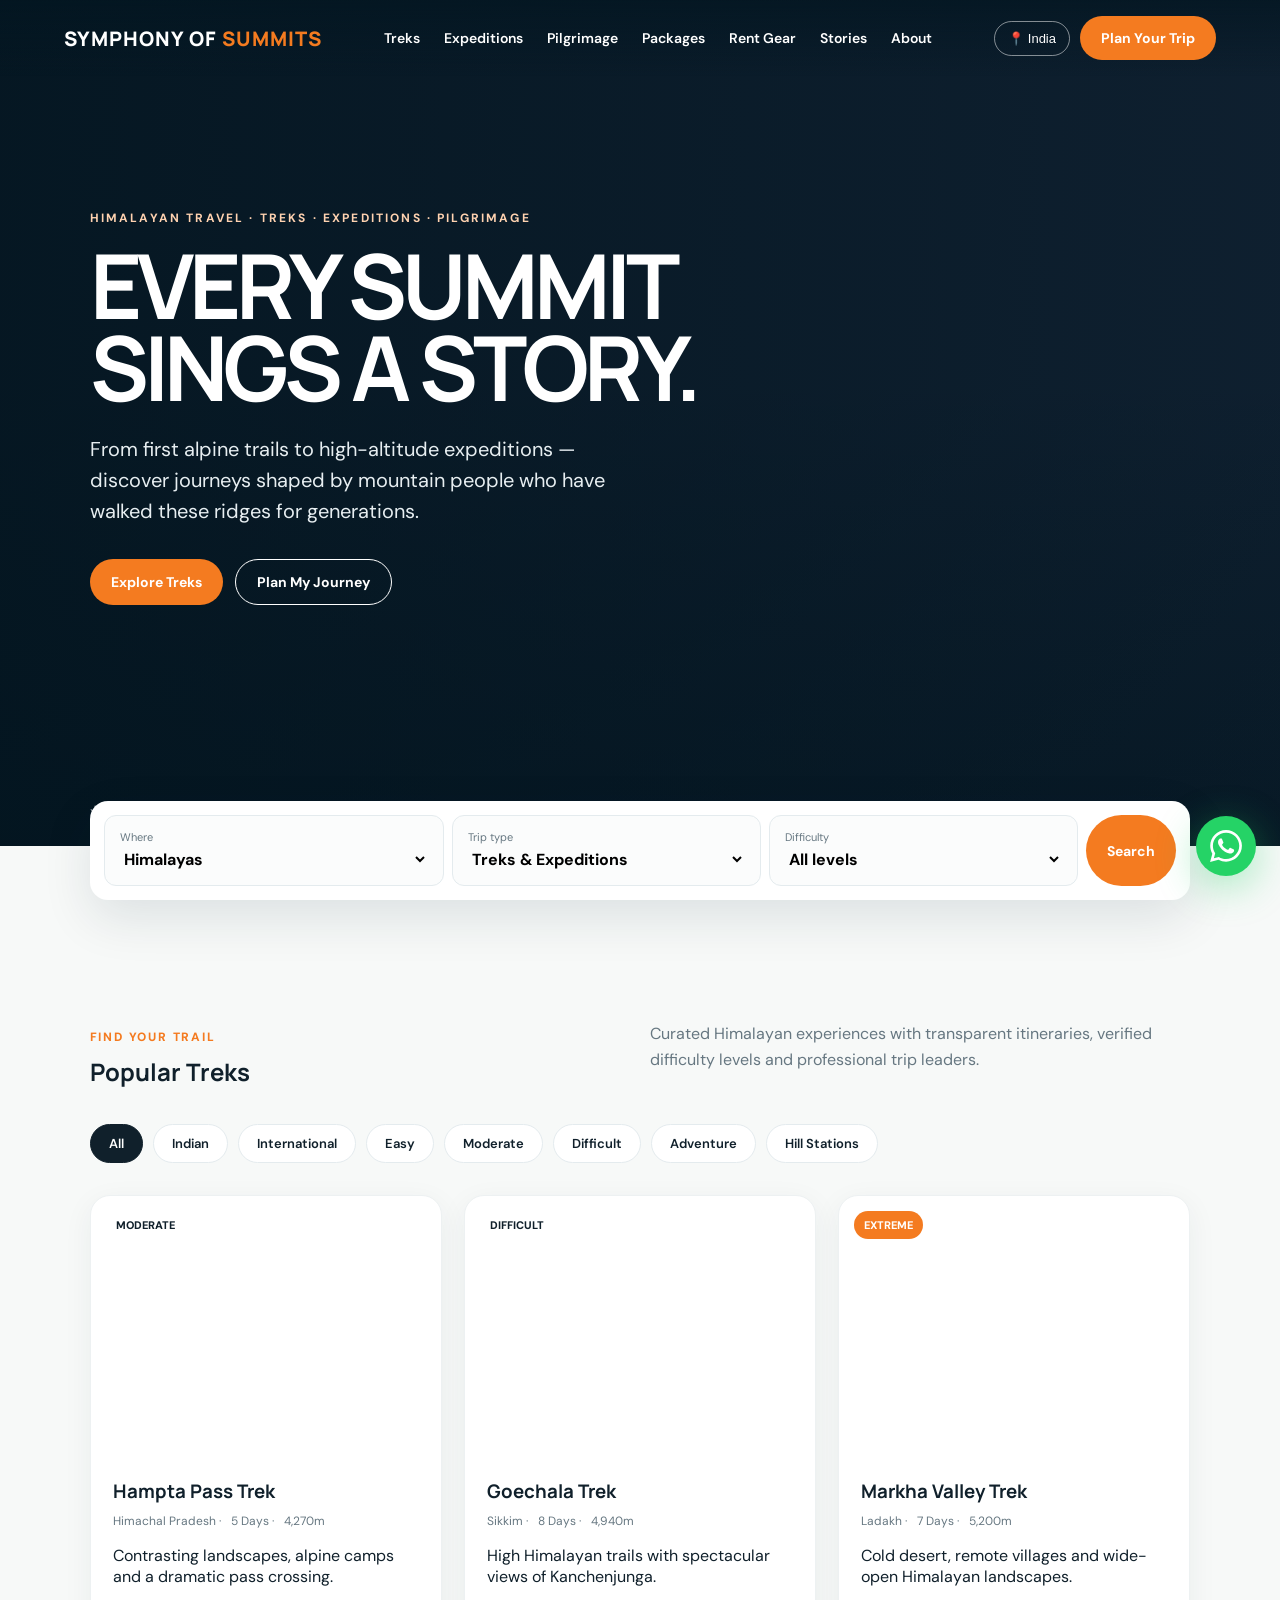
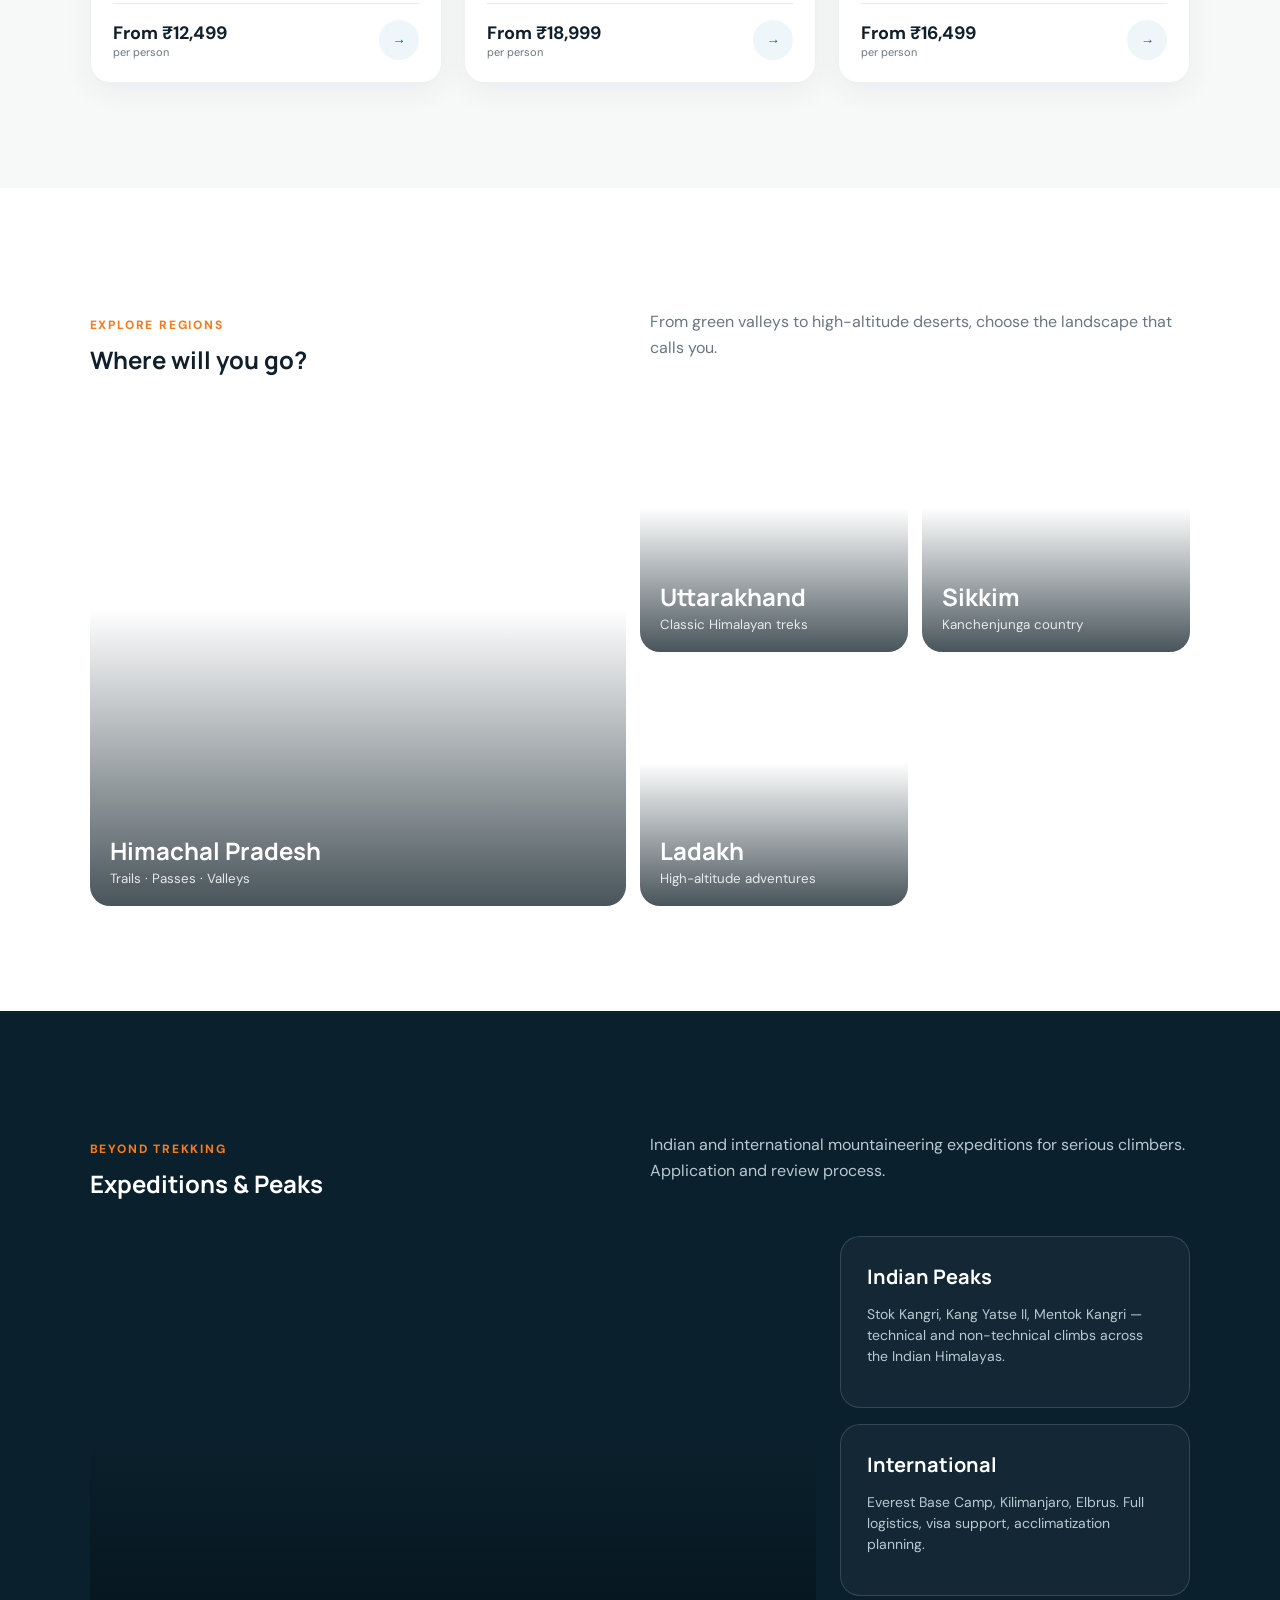
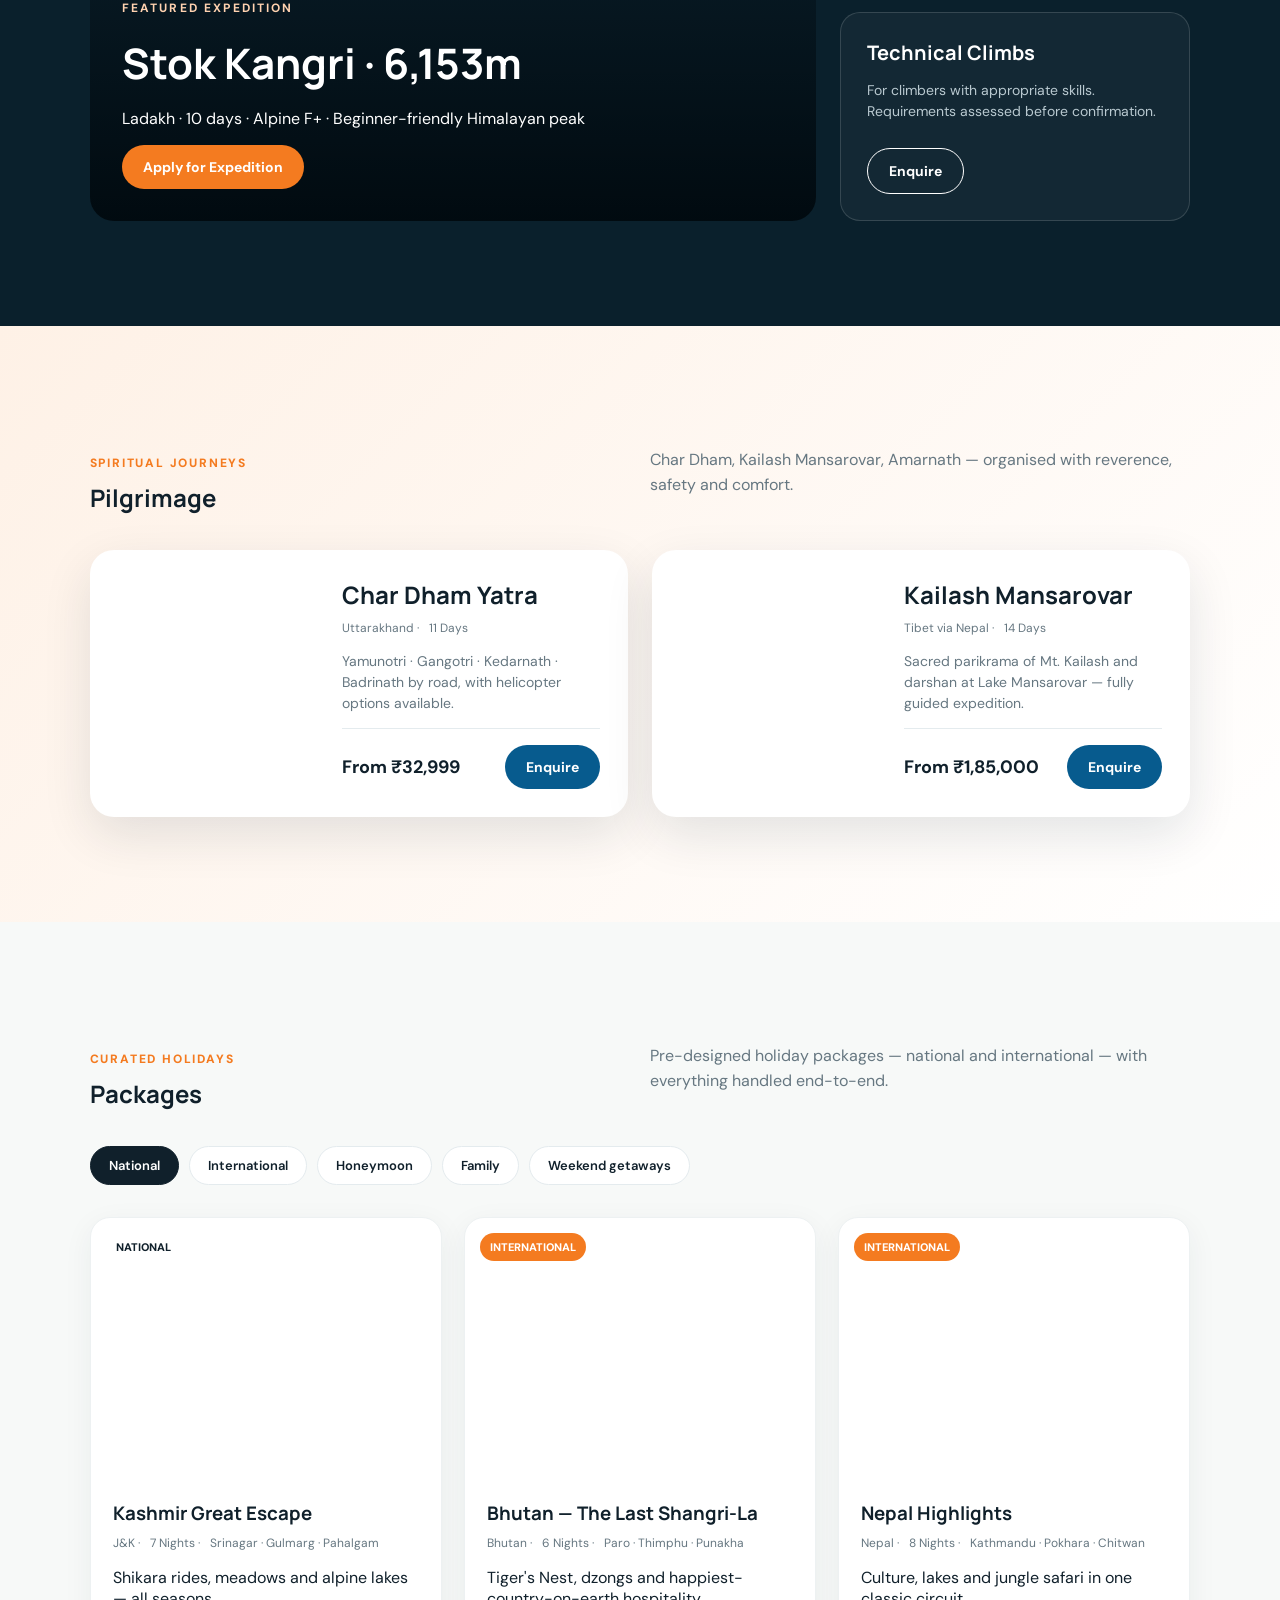
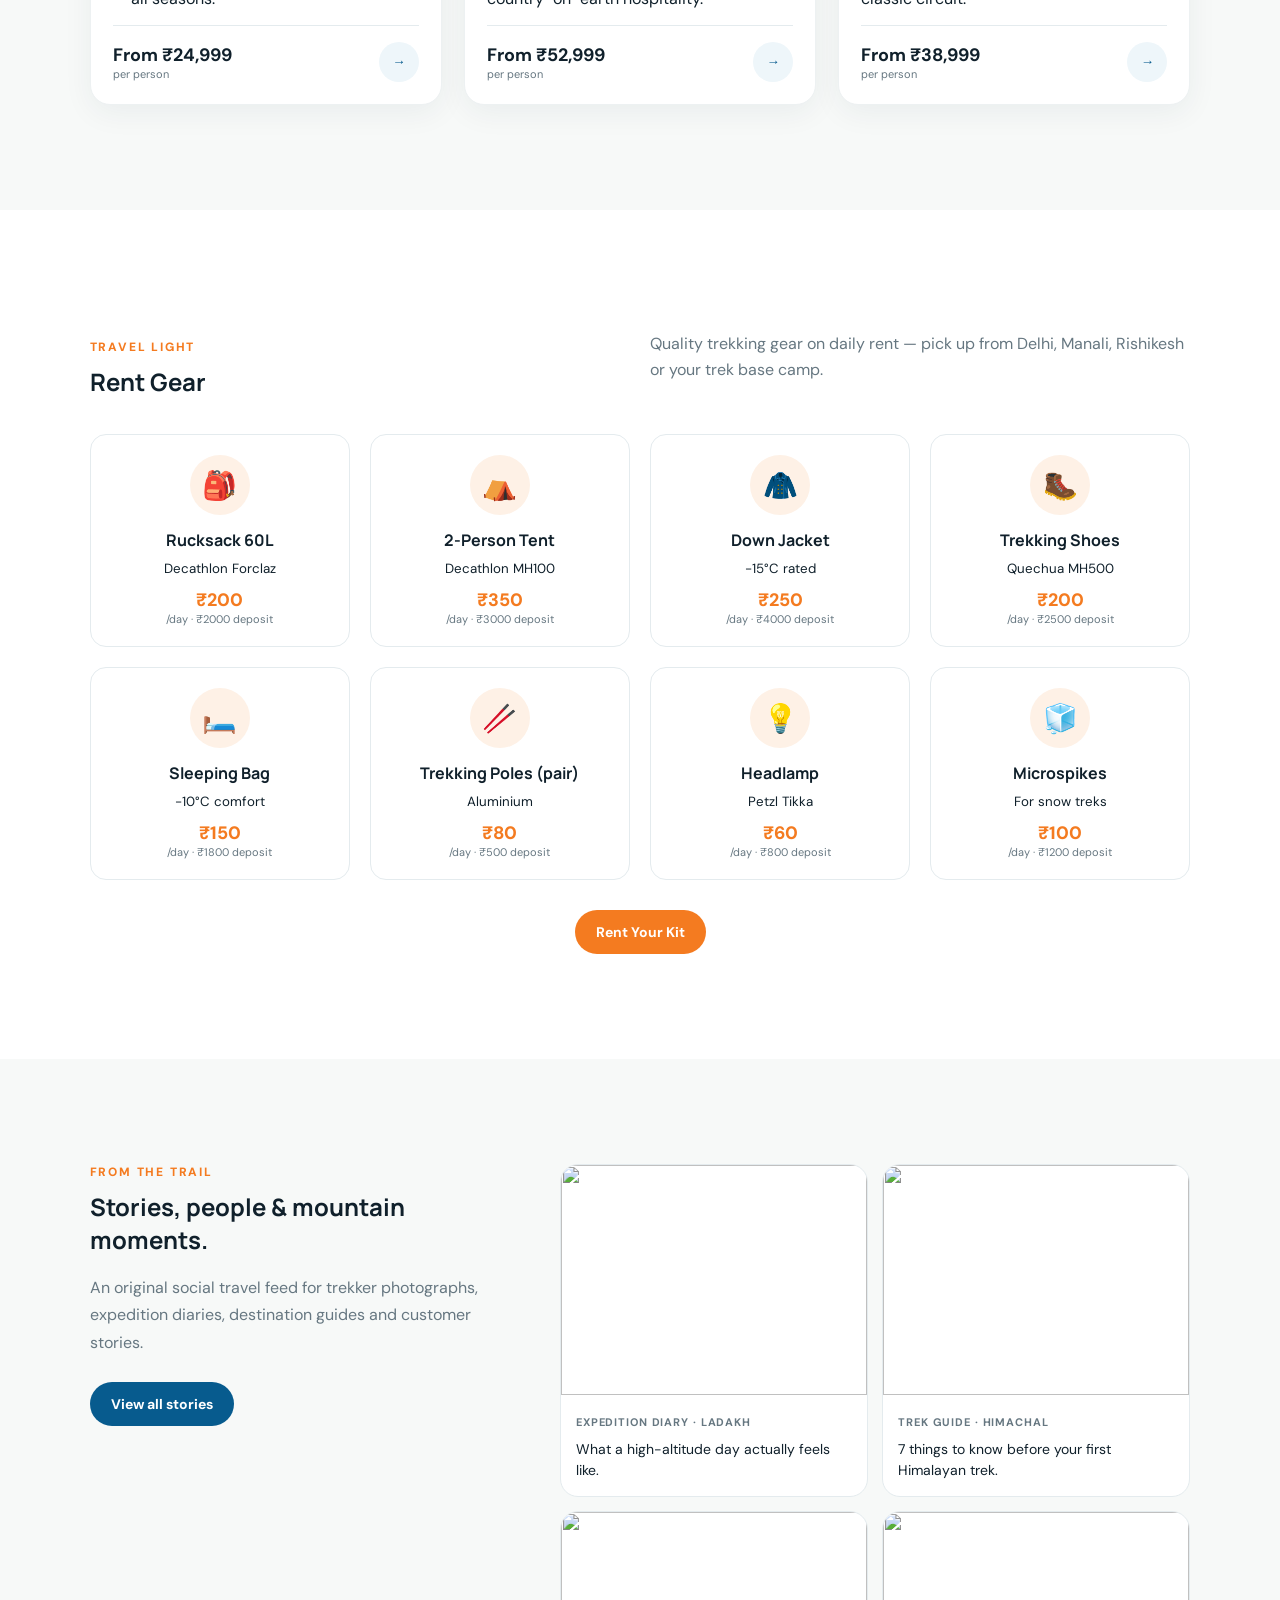
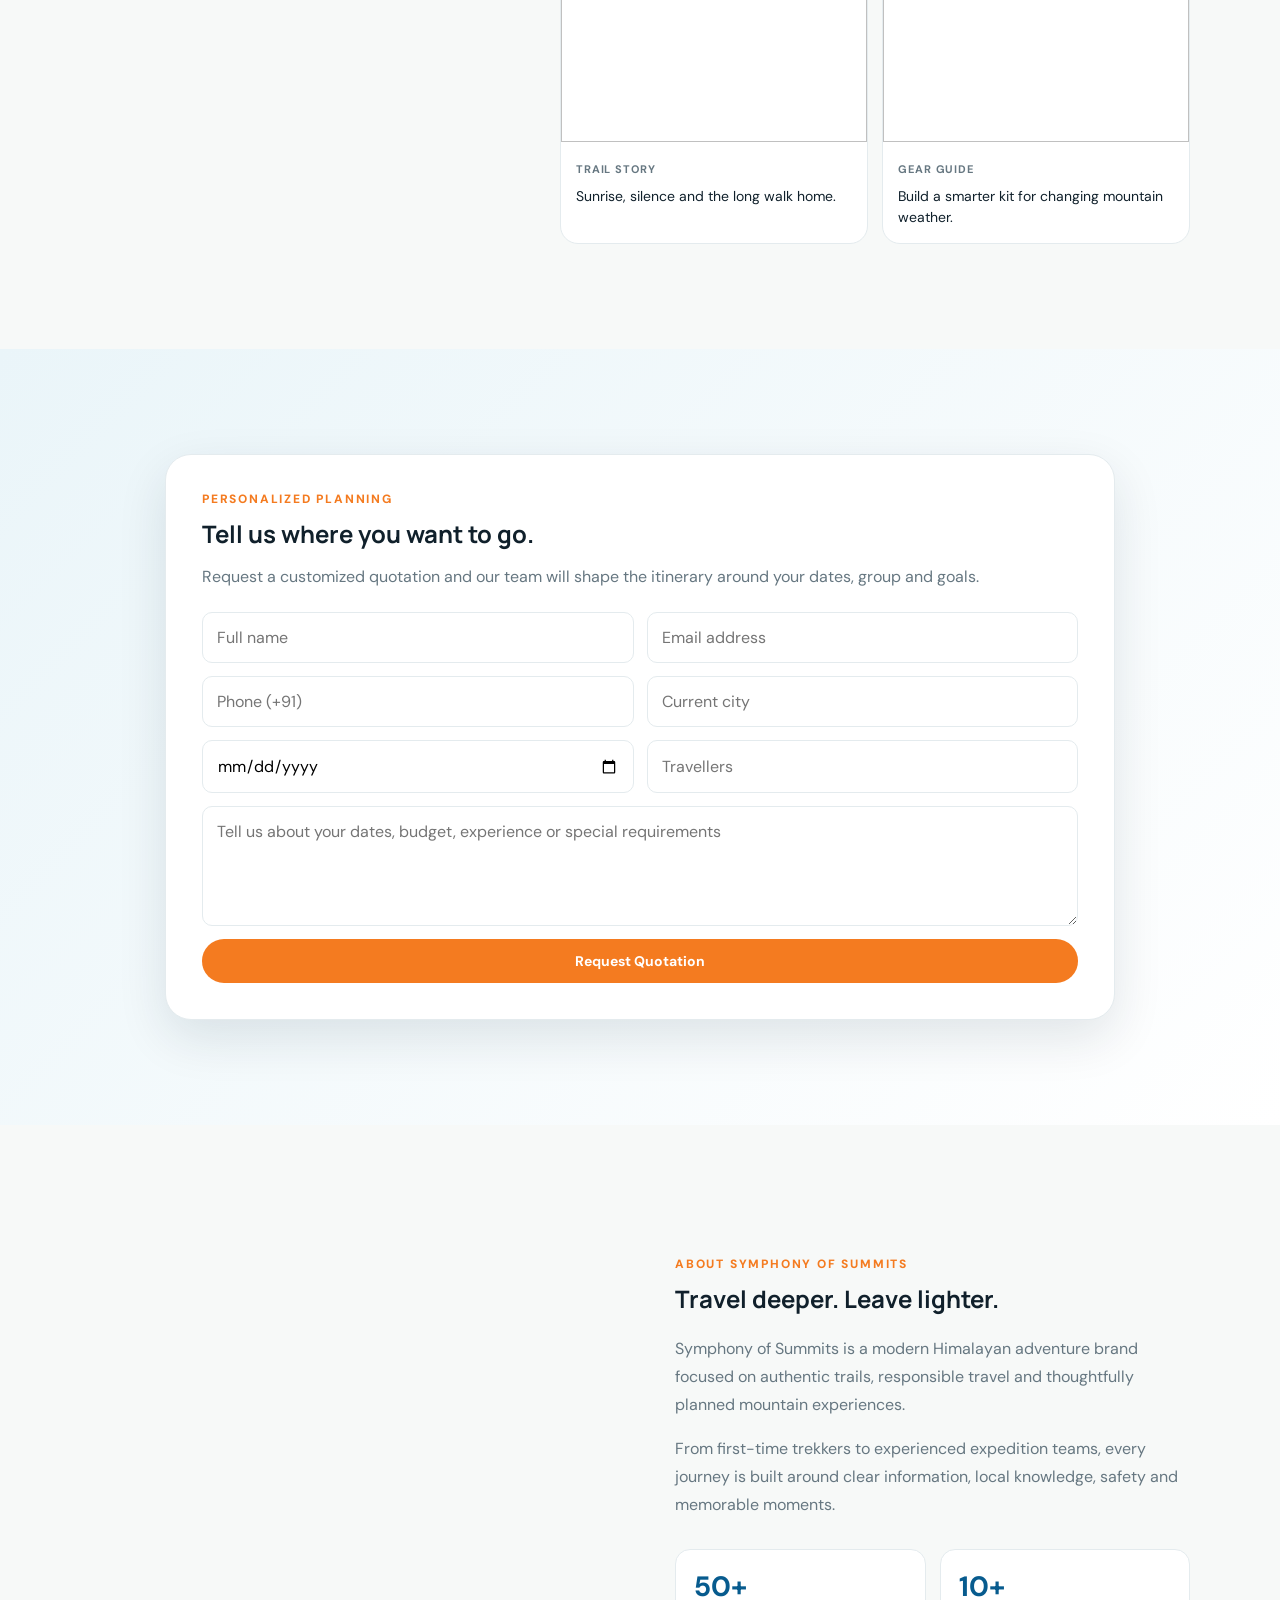
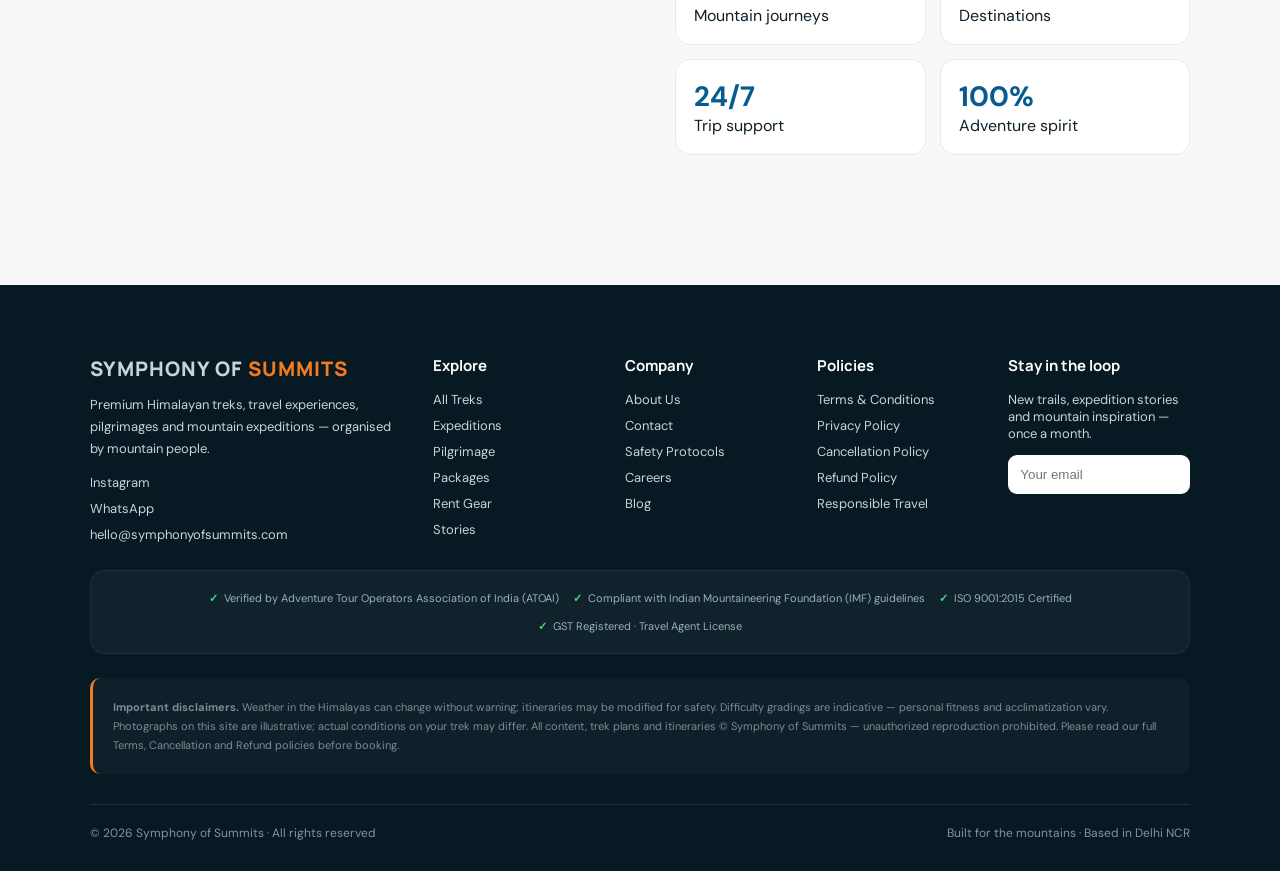
==== frontend/index.html @ cb1b2757 "first commit" ====
<!doctype html>
<html lang="en">
<head>
<meta charset="utf-8">
<meta name="viewport" content="width=device-width,initial-scale=1">
<title>SYMPHONY OF SUMMITS — Himalayan Treks, Expeditions & Pilgrimages</title>
<meta name="description" content="Premium Himalayan trekking, expeditions, pilgrimages and curated travel packages. Verified batches, transparent pricing, 24/7 trail support.">
<meta name="theme-color" content="#f47b20">

<!-- Open Graph -->
<meta property="og:title" content="Symphony of Summits">
<meta property="og:description" content="Himalayan treks, expeditions and pilgrimages — curated by mountain people.">
<meta property="og:type" content="website">

<link rel="preconnect" href="https://fonts.googleapis.com">
<link rel="preconnect" href="https://fonts.gstatic.com" crossorigin>
<link href="https://fonts.googleapis.com/css2?family=DM+Sans:wght@400;500;600;700&family=Manrope:wght@600;700;800&display=swap" rel="stylesheet">
<link rel="stylesheet" href="css/style.css">

<!-- API base config (change for prod) -->
<script>
  window.SOS_CONFIG = {
    apiBase: "http://127.0.0.1:8000/api/v1",
    whatsapp: "919999999999" // UPDATE with your actual number
  };
</script>
</head>
<body>

<!-- =============== NAV =============== -->
<nav class="nav" id="nav">
  <a class="logo" href="/">SYMPHONY OF <span>SUMMITS</span></a>
  <div class="links">
    <a href="#trips">Treks</a>
    <a href="#expeditions">Expeditions</a>
    <a href="#pilgrimage">Pilgrimage</a>
    <a href="#packages">Packages</a>
    <a href="#gear">Rent Gear</a>
    <a href="#stories">Stories</a>
    <a href="#about">About</a>
  </div>
  <div class="nav-actions">
    <button class="pill" id="locationBtn">📍 India</button>
    <button class="btn" onclick="openQuote()">Plan Your Trip</button>
  </div>
</nav>

<!-- =============== HERO =============== -->
<header class="hero">
  <div class="hero-content">
    <div class="eyebrow">Himalayan Travel · Treks · Expeditions · Pilgrimage</div>
    <h1>EVERY SUMMIT<br>SINGS A STORY.</h1>
    <p>From first alpine trails to high-altitude expeditions — discover journeys shaped by mountain people who have walked these ridges for generations.</p>
    <div class="hero-buttons">
      <a class="btn" href="#trips">Explore Treks</a>
      <button class="btn ghost" onclick="openQuote()">Plan My Journey</button>
    </div>
  </div>
  <div class="scroll">↓ Scroll to explore</div>
</header>

<!-- =============== QUICK SEARCH BAR =============== -->
<div class="searchbar">
  <div class="field">
    <small>Where</small>
    <select><option>Himalayas</option><option>Himachal</option><option>Uttarakhand</option><option>Ladakh</option><option>Sikkim</option><option>Nepal</option></select>
  </div>
  <div class="field">
    <small>Trip type</small>
    <select><option>Treks & Expeditions</option><option>Trek</option><option>Expedition</option><option>Pilgrimage</option><option>Package</option></select>
  </div>
  <div class="field">
    <small>Difficulty</small>
    <select><option>All levels</option><option>Easy</option><option>Moderate</option><option>Difficult</option><option>Extreme</option></select>
  </div>
  <button class="btn" onclick="document.querySelector('#trips').scrollIntoView()">Search</button>
</div>

<!-- =============== 2. TREKS SECTION (filterable) =============== -->
<section id="trips">
  <div class="section-head">
    <div>
      <div class="kicker">Find your trail</div>
      <h2>Popular Treks</h2>
    </div>
    <p>Curated Himalayan experiences with transparent itineraries, verified difficulty levels and professional trip leaders.</p>
  </div>

  <!-- Category chips -->
  <div class="chips">
    <button class="chip active" data-filter="all">All</button>
    <button class="chip" data-scope="indian">Indian</button>
    <button class="chip" data-scope="international">International</button>
    <button class="chip" data-difficulty="easy">Easy</button>
    <button class="chip" data-difficulty="moderate">Moderate</button>
    <button class="chip" data-difficulty="difficult">Difficult</button>
    <button class="chip" data-category="adventure">Adventure</button>
    <button class="chip" data-category="hillstation">Hill Stations</button>
  </div>

  <div class="grid" id="tripsGrid">
    <!-- Fallback cards shown until API loads -->
    <article class="card">
      <div class="trip-img" style="background-image:url('https://images.unsplash.com/photo-1551632811-561732d1e306?auto=format&fit=crop&w=1000&q=85')">
        <span class="badge">MODERATE</span>
      </div>
      <div class="card-body">
        <h3>Hampta Pass Trek</h3>
        <div class="meta"><span>Himachal Pradesh</span><span>5 Days</span><span>4,270m</span></div>
        <p>Contrasting landscapes, alpine camps and a dramatic pass crossing.</p>
        <div class="price">
          <div><strong>From ₹12,499</strong><small>per person</small></div>
          <button class="arrow" onclick="openQuote('Hampta Pass Trek')">→</button>
        </div>
      </div>
    </article>
    <article class="card">
      <div class="trip-img" style="background-image:url('https://images.unsplash.com/photo-1533130061792-64b345e4a833?auto=format&fit=crop&w=1000&q=85')">
        <span class="badge">DIFFICULT</span>
      </div>
      <div class="card-body">
        <h3>Goechala Trek</h3>
        <div class="meta"><span>Sikkim</span><span>8 Days</span><span>4,940m</span></div>
        <p>High Himalayan trails with spectacular views of Kanchenjunga.</p>
        <div class="price">
          <div><strong>From ₹18,999</strong><small>per person</small></div>
          <button class="arrow" onclick="openQuote('Goechala Trek')">→</button>
        </div>
      </div>
    </article>
    <article class="card">
      <div class="trip-img" style="background-image:url('https://images.unsplash.com/photo-1464822759023-fed622ff2c3b?auto=format&fit=crop&w=1000&q=85')">
        <span class="badge hot">EXTREME</span>
      </div>
      <div class="card-body">
        <h3>Markha Valley Trek</h3>
        <div class="meta"><span>Ladakh</span><span>7 Days</span><span>5,200m</span></div>
        <p>Cold desert, remote villages and wide-open Himalayan landscapes.</p>
        <div class="price">
          <div><strong>From ₹16,499</strong><small>per person</small></div>
          <button class="arrow" onclick="openQuote('Markha Valley Trek')">→</button>
        </div>
      </div>
    </article>
  </div>
</section>

<!-- =============== DESTINATIONS =============== -->
<section class="destinations" id="destinations">
  <div class="section-head">
    <div><div class="kicker">Explore regions</div><h2>Where will you go?</h2></div>
    <p>From green valleys to high-altitude deserts, choose the landscape that calls you.</p>
  </div>
  <div class="dest-grid">
    <div class="dest" style="background-image:url('https://images.unsplash.com/photo-1544735716-392fe2489ffa?auto=format&fit=crop&w=1300&q=85')">
      <div><h3>Himachal Pradesh</h3><small>Trails · Passes · Valleys</small></div>
    </div>
    <div class="dest" style="background-image:url('https://images.unsplash.com/photo-1500534623283-312aade485b7?auto=format&fit=crop&w=900&q=85')">
      <div><h3>Uttarakhand</h3><small>Classic Himalayan treks</small></div>
    </div>
    <div class="dest" style="background-image:url('https://images.unsplash.com/photo-1533130061792-64b345e4a833?auto=format&fit=crop&w=900&q=85')">
      <div><h3>Sikkim</h3><small>Kanchenjunga country</small></div>
    </div>
    <div class="dest" style="background-image:url('https://images.unsplash.com/photo-1464822759023-fed622ff2c3b?auto=format&fit=crop&w=900&q=85')">
      <div><h3>Ladakh</h3><small>High-altitude adventures</small></div>
    </div>
  </div>
</section>

<!-- =============== 1. EXPEDITIONS & PEAKS =============== -->
<section class="expeditions" id="expeditions">
  <div class="section-head">
    <div><div class="kicker">Beyond trekking</div><h2>Expeditions & Peaks</h2></div>
    <p style="color:#b9c9d0">Indian and international mountaineering expeditions for serious climbers. Application and review process.</p>
  </div>
  <div class="exp-grid">
    <div class="exp-feature">
      <div class="exp-content">
        <div class="eyebrow">Featured expedition</div>
        <h3>Stok Kangri · 6,153m</h3>
        <p>Ladakh · 10 days · Alpine F+ · Beginner-friendly Himalayan peak</p>
        <button class="btn" onclick="openQuote('Stok Kangri Expedition')">Apply for Expedition</button>
      </div>
    </div>
    <div class="exp-side">
      <div class="exp-mini">
        <h4>Indian Peaks</h4>
        <p>Stok Kangri, Kang Yatse II, Mentok Kangri — technical and non-technical climbs across the Indian Himalayas.</p>
      </div>
      <div class="exp-mini">
        <h4>International</h4>
        <p>Everest Base Camp, Kilimanjaro, Elbrus. Full logistics, visa support, acclimatization planning.</p>
      </div>
      <div class="exp-mini">
        <h4>Technical Climbs</h4>
        <p>For climbers with appropriate skills. Requirements assessed before confirmation.</p>
        <button class="btn ghost" style="margin-top:12px" onclick="openQuote('Technical expedition enquiry')">Enquire</button>
      </div>
    </div>
  </div>
</section>

<!-- =============== 3. PILGRIMAGE =============== -->
<section class="pilgrimage" id="pilgrimage">
  <div class="section-head">
    <div><div class="kicker">Spiritual journeys</div><h2>Pilgrimage</h2></div>
    <p>Char Dham, Kailash Mansarovar, Amarnath — organised with reverence, safety and comfort.</p>
  </div>
  <div class="pilg-grid">
    <div class="pilg-card">
      <div class="pilg-img" style="background-image:url('https://images.unsplash.com/photo-1548013146-72479768bada?auto=format&fit=crop&w=800&q=85')"></div>
      <div class="pilg-body">
        <h3>Char Dham Yatra</h3>
        <div class="meta"><span>Uttarakhand</span><span>11 Days</span></div>
        <p>Yamunotri · Gangotri · Kedarnath · Badrinath by road, with helicopter options available.</p>
        <div class="price">
          <strong>From ₹32,999</strong>
          <button class="btn blue" onclick="openQuote('Char Dham Yatra')">Enquire</button>
        </div>
      </div>
    </div>
    <div class="pilg-card">
      <div class="pilg-img" style="background-image:url('https://images.unsplash.com/photo-1587474260584-136574528ed5?auto=format&fit=crop&w=800&q=85')"></div>
      <div class="pilg-body">
        <h3>Kailash Mansarovar</h3>
        <div class="meta"><span>Tibet via Nepal</span><span>14 Days</span></div>
        <p>Sacred parikrama of Mt. Kailash and darshan at Lake Mansarovar — fully guided expedition.</p>
        <div class="price">
          <strong>From ₹1,85,000</strong>
          <button class="btn blue" onclick="openQuote('Kailash Mansarovar')">Enquire</button>
        </div>
      </div>
    </div>
  </div>
</section>

<!-- =============== 6. PACKAGES =============== -->
<section id="packages">
  <div class="section-head">
    <div><div class="kicker">Curated holidays</div><h2>Packages</h2></div>
    <p>Pre-designed holiday packages — national and international — with everything handled end-to-end.</p>
  </div>
  <div class="chips">
    <button class="chip active">National</button>
    <button class="chip">International</button>
    <button class="chip">Honeymoon</button>
    <button class="chip">Family</button>
    <button class="chip">Weekend getaways</button>
  </div>
  <div class="grid">
    <article class="card">
      <div class="trip-img" style="background-image:url('https://images.unsplash.com/photo-1587474260584-136574528ed5?auto=format&fit=crop&w=1000&q=85')">
        <span class="badge">NATIONAL</span>
      </div>
      <div class="card-body">
        <h3>Kashmir Great Escape</h3>
        <div class="meta"><span>J&K</span><span>7 Nights</span><span>Srinagar · Gulmarg · Pahalgam</span></div>
        <p>Shikara rides, meadows and alpine lakes — all seasons.</p>
        <div class="price">
          <div><strong>From ₹24,999</strong><small>per person</small></div>
          <button class="arrow" onclick="openQuote('Kashmir Package')">→</button>
        </div>
      </div>
    </article>
    <article class="card">
      <div class="trip-img" style="background-image:url('https://images.unsplash.com/photo-1587595431973-160d0d94add1?auto=format&fit=crop&w=1000&q=85')">
        <span class="badge hot">INTERNATIONAL</span>
      </div>
      <div class="card-body">
        <h3>Bhutan — The Last Shangri-La</h3>
        <div class="meta"><span>Bhutan</span><span>6 Nights</span><span>Paro · Thimphu · Punakha</span></div>
        <p>Tiger's Nest, dzongs and happiest-country-on-earth hospitality.</p>
        <div class="price">
          <div><strong>From ₹52,999</strong><small>per person</small></div>
          <button class="arrow" onclick="openQuote('Bhutan Package')">→</button>
        </div>
      </div>
    </article>
    <article class="card">
      <div class="trip-img" style="background-image:url('https://images.unsplash.com/photo-1540541338287-41700207dee6?auto=format&fit=crop&w=1000&q=85')">
        <span class="badge hot">INTERNATIONAL</span>
      </div>
      <div class="card-body">
        <h3>Nepal Highlights</h3>
        <div class="meta"><span>Nepal</span><span>8 Nights</span><span>Kathmandu · Pokhara · Chitwan</span></div>
        <p>Culture, lakes and jungle safari in one classic circuit.</p>
        <div class="price">
          <div><strong>From ₹38,999</strong><small>per person</small></div>
          <button class="arrow" onclick="openQuote('Nepal Package')">→</button>
        </div>
      </div>
    </article>
  </div>
</section>

<!-- =============== 4. RENT GEAR =============== -->
<section class="gear" id="gear">
  <div class="section-head">
    <div><div class="kicker">Travel light</div><h2>Rent Gear</h2></div>
    <p>Quality trekking gear on daily rent — pick up from Delhi, Manali, Rishikesh or your trek base camp.</p>
  </div>
  <div class="gear-grid">
    <div class="gear-card">
      <div class="gear-icon">🎒</div>
      <h4>Rucksack 60L</h4>
      <small>Decathlon Forclaz</small>
      <div class="rent">₹200<small>/day · ₹2000 deposit</small></div>
    </div>
    <div class="gear-card">
      <div class="gear-icon">⛺</div>
      <h4>2-Person Tent</h4>
      <small>Decathlon MH100</small>
      <div class="rent">₹350<small>/day · ₹3000 deposit</small></div>
    </div>
    <div class="gear-card">
      <div class="gear-icon">🧥</div>
      <h4>Down Jacket</h4>
      <small>-15°C rated</small>
      <div class="rent">₹250<small>/day · ₹4000 deposit</small></div>
    </div>
    <div class="gear-card">
      <div class="gear-icon">🥾</div>
      <h4>Trekking Shoes</h4>
      <small>Quechua MH500</small>
      <div class="rent">₹200<small>/day · ₹2500 deposit</small></div>
    </div>
    <div class="gear-card">
      <div class="gear-icon">🛏️</div>
      <h4>Sleeping Bag</h4>
      <small>-10°C comfort</small>
      <div class="rent">₹150<small>/day · ₹1800 deposit</small></div>
    </div>
    <div class="gear-card">
      <div class="gear-icon">🥢</div>
      <h4>Trekking Poles (pair)</h4>
      <small>Aluminium</small>
      <div class="rent">₹80<small>/day · ₹500 deposit</small></div>
    </div>
    <div class="gear-card">
      <div class="gear-icon">💡</div>
      <h4>Headlamp</h4>
      <small>Petzl Tikka</small>
      <div class="rent">₹60<small>/day · ₹800 deposit</small></div>
    </div>
    <div class="gear-card">
      <div class="gear-icon">🧊</div>
      <h4>Microspikes</h4>
      <small>For snow treks</small>
      <div class="rent">₹100<small>/day · ₹1200 deposit</small></div>
    </div>
  </div>
  <div style="text-align:center;margin-top:30px">
    <button class="btn" onclick="openQuote('Gear rental enquiry')">Rent Your Kit</button>
  </div>
</section>

<!-- =============== 5. STORIES =============== -->
<section id="stories">
  <div class="social">
    <div>
      <div class="kicker">From the trail</div>
      <h2>Stories, people & mountain moments.</h2>
      <p style="color:var(--muted);line-height:1.7;margin-top:18px">An original social travel feed for trekker photographs, expedition diaries, destination guides and customer stories.</p>
      <button class="btn blue" style="margin-top:10px">View all stories</button>
    </div>
    <div class="feed" id="storiesFeed">
      <article class="post">
        <img src="https://images.unsplash.com/photo-1486911278844-a81c5267e227?auto=format&fit=crop&w=900&q=85">
        <div class="post-body"><small>EXPEDITION DIARY · LADAKH</small><p>What a high-altitude day actually feels like.</p></div>
      </article>
      <article class="post">
        <img src="https://images.unsplash.com/photo-1464278533981-50106e6176b1?auto=format&fit=crop&w=900&q=85">
        <div class="post-body"><small>TREK GUIDE · HIMACHAL</small><p>7 things to know before your first Himalayan trek.</p></div>
      </article>
      <article class="post">
        <img src="https://images.unsplash.com/photo-1500534314209-a25ddb2bd429?auto=format&fit=crop&w=900&q=85">
        <div class="post-body"><small>TRAIL STORY</small><p>Sunrise, silence and the long walk home.</p></div>
      </article>
      <article class="post">
        <img src="https://images.unsplash.com/photo-1501785888041-af3ef285b470?auto=format&fit=crop&w=900&q=85">
        <div class="post-body"><small>GEAR GUIDE</small><p>Build a smarter kit for changing mountain weather.</p></div>
      </article>
    </div>
  </div>
</section>

<!-- =============== QUOTE =============== -->
<section class="quote" id="quotation">
  <div class="quote-box">
    <div class="kicker">Personalized planning</div>
    <h2>Tell us where you want to go.</h2>
    <p style="color:var(--muted)">Request a customized quotation and our team will shape the itinerary around your dates, group and goals.</p>
    <form class="form" onsubmit="submitQuote(event)">
      <input required placeholder="Full name">
      <input required type="email" placeholder="Email address">
      <input required placeholder="Phone (+91)">
      <input placeholder="Current city">
      <input type="date">
      <input type="number" min="1" placeholder="Travellers">
      <textarea placeholder="Tell us about your dates, budget, experience or special requirements"></textarea>
      <button class="btn full" type="submit">Request Quotation</button>
    </form>
  </div>
</section>

<!-- =============== ABOUT =============== -->
<section id="about">
  <div class="about">
    <div class="about-img"></div>
    <div>
      <div class="kicker">About Symphony of Summits</div>
      <h2>Travel deeper. Leave lighter.</h2>
      <p style="color:var(--muted);line-height:1.75;margin-top:20px">Symphony of Summits is a modern Himalayan adventure brand focused on authentic trails, responsible travel and thoughtfully planned mountain experiences.</p>
      <p style="color:var(--muted);line-height:1.75">From first-time trekkers to experienced expedition teams, every journey is built around clear information, local knowledge, safety and memorable moments.</p>
      <div class="stats">
        <div class="stat"><strong>50+</strong><span>Mountain journeys</span></div>
        <div class="stat"><strong>10+</strong><span>Destinations</span></div>
        <div class="stat"><strong>24/7</strong><span>Trip support</span></div>
        <div class="stat"><strong>100%</strong><span>Adventure spirit</span></div>
      </div>
    </div>
  </div>
</section>

<!-- =============== FOOTER =============== -->
<footer>
  <div class="footgrid">
    <div>
      <div class="logo">SYMPHONY OF <span>SUMMITS</span></div>
      <p style="line-height:1.7;max-width:330px;font-size:13px;margin-top:12px">Premium Himalayan treks, travel experiences, pilgrimages and mountain expeditions — organised by mountain people.</p>
      <div style="margin-top:14px">
        <a href="https://instagram.com/symphonyofsummits" target="_blank">Instagram</a>
        <a href="https://wa.me/919999999999" target="_blank">WhatsApp</a>
        <a href="mailto:hello@symphonyofsummits.com">hello@symphonyofsummits.com</a>
      </div>
    </div>
    <div>
      <h4>Explore</h4>
      <a href="#trips">All Treks</a>
      <a href="#expeditions">Expeditions</a>
      <a href="#pilgrimage">Pilgrimage</a>
      <a href="#packages">Packages</a>
      <a href="#gear">Rent Gear</a>
      <a href="#stories">Stories</a>
    </div>
    <div>
      <h4>Company</h4>
      <a href="#about">About Us</a>
      <a href="#quotation">Contact</a>
      <a href="pages/safety.html">Safety Protocols</a>
      <a href="pages/careers.html">Careers</a>
      <a href="pages/blog.html">Blog</a>
    </div>
    <div>
      <h4>Policies</h4>
      <a href="pages/terms.html">Terms &amp; Conditions</a>
      <a href="pages/privacy.html">Privacy Policy</a>
      <a href="pages/cancellation.html">Cancellation Policy</a>
      <a href="pages/refund.html">Refund Policy</a>
      <a href="pages/responsible-travel.html">Responsible Travel</a>
    </div>
    <div>
      <h4>Stay in the loop</h4>
      <p style="font-size:13px">New trails, expedition stories and mountain inspiration — once a month.</p>
      <form id="newsletterForm" style="margin-top:10px">
        <input style="width:100%;padding:12px;border-radius:9px;border:0" type="email" placeholder="Your email" required>
      </form>
    </div>
  </div>

  <div class="foot-badges">
    <span>Verified by Adventure Tour Operators Association of India (ATOAI)</span>
    <span>Compliant with Indian Mountaineering Foundation (IMF) guidelines</span>
    <span>ISO 9001:2015 Certified</span>
    <span>GST Registered · Travel Agent License</span>
  </div>

  <div class="disclaimer">
    <strong>Important disclaimers.</strong> Weather in the Himalayas can change without warning; itineraries may be modified for safety.
    Difficulty gradings are indicative — personal fitness and acclimatization vary. Photographs on this site are illustrative;
    actual conditions on your trek may differ. All content, trek plans and itineraries © Symphony of Summits —
    unauthorized reproduction prohibited. Please read our full Terms, Cancellation and Refund policies before booking.
  </div>

  <div class="copyright">
    <span>© 2026 Symphony of Summits · All rights reserved</span>
    <span>Built for the mountains · Based in Delhi NCR</span>
  </div>
</footer>

<!-- =============== INSTAGRAM RIGHT RAIL =============== -->
<aside class="ig-rail" id="igRail">
  <button class="ig-close" title="Close">×</button>
  <h5>From Instagram</h5>
  <div class="ig-posts">
    <!-- fallback thumbnails -->
    <img class="ig-thumb" src="https://images.unsplash.com/photo-1486911278844-a81c5267e227?auto=format&fit=crop&w=400&q=70">
    <img class="ig-thumb" src="https://images.unsplash.com/photo-1500534314209-a25ddb2bd429?auto=format&fit=crop&w=400&q=70">
    <img class="ig-thumb" src="https://images.unsplash.com/photo-1464278533981-50106e6176b1?auto=format&fit=crop&w=400&q=70">
  </div>
  <a href="https://instagram.com/symphonyofsummits" target="_blank" style="font-size:12px;color:var(--blue);font-weight:700">@symphonyofsummits →</a>
</aside>

<!-- =============== FLOATING WHATSAPP =============== -->
<a class="wa-float" href="https://wa.me/919999999999?text=Hi%20Symphony%20of%20Summits%2C%20I%27d%20like%20to%20know%20about..." target="_blank" title="Chat on WhatsApp">
  <svg viewBox="0 0 24 24" fill="currentColor">
    <path d="M.057 24l1.687-6.163c-1.041-1.804-1.588-3.849-1.587-5.946.003-6.556 5.338-11.891 11.893-11.891 3.181.001 6.167 1.24 8.413 3.488 2.245 2.248 3.481 5.236 3.48 8.414-.003 6.557-5.338 11.892-11.893 11.892-1.99-.001-3.951-.5-5.688-1.448l-6.305 1.654zm6.597-3.807c1.676.995 3.276 1.591 5.392 1.592 5.448 0 9.886-4.434 9.889-9.885.002-5.462-4.415-9.89-9.881-9.892-5.452 0-9.887 4.434-9.889 9.884-.001 2.225.651 3.891 1.746 5.634l-.999 3.648 3.742-.981zm11.387-5.464c-.074-.124-.272-.198-.57-.347-.297-.149-1.758-.868-2.031-.967-.272-.099-.47-.149-.669.149-.198.297-.768.967-.941 1.165-.173.198-.347.223-.644.074-.297-.149-1.255-.462-2.39-1.475-.883-.788-1.48-1.761-1.653-2.059-.173-.297-.018-.458.13-.606.134-.133.297-.347.446-.521.151-.172.2-.296.3-.495.099-.198.05-.372-.025-.521-.075-.148-.669-1.611-.916-2.206-.242-.579-.487-.501-.669-.51l-.57-.01c-.198 0-.52.074-.792.372s-1.04 1.016-1.04 2.479 1.065 2.876 1.213 3.074c.149.198 2.095 3.2 5.076 4.487.709.306 1.263.489 1.694.626.712.226 1.36.194 1.872.118.571-.085 1.758-.719 2.006-1.413.248-.695.248-1.29.173-1.414z"/>
  </svg>
</a>

<!-- =============== QUOTE MODAL =============== -->
<div class="modal" id="modal">
  <div class="modal-card">
    <button class="close" onclick="closeQuote()">×</button>
    <div class="kicker">Start your journey</div>
    <h2>Request a quotation</h2>
    <p style="color:var(--muted)">Tell us a little about your trip and we'll take it from there.</p>
    <form class="form" onsubmit="submitQuote(event)">
      <input required placeholder="Full name">
      <input required type="email" placeholder="Email">
      <input required placeholder="Phone (+91)">
      <input placeholder="Preferred destination">
      <input type="date">
      <input type="number" min="1" placeholder="Travellers">
      <textarea placeholder="Your requirements"></textarea>
      <button class="btn full">Submit enquiry</button>
    </form>
  </div>
</div>

<!-- =============== TOAST =============== -->
<div class="toast" id="toast"></div>

<!-- =============== SCRIPTS =============== -->
<script src="js/api.js"></script>
<script src="js/booking.js"></script>
<script src="js/app.js"></script>
</body>
</html>
---- frontend/css/style.css ----
/* ================================================================
   SYMPHONY OF SUMMITS — site stylesheet
   ================================================================ */
:root {
  --blue: #075b8e;
  --blue2: #0b7eb8;
  --orange: #f47b20;
  --ink: #10202b;
  --muted: #667781;
  --paper: #f7f9f8;
  --white: #fff;
  --line: #e4ebee;
  --wa: #25d366;
  --shadow: 0 18px 50px rgba(13, 38, 52, .11);
}

* { box-sizing: border-box; }
html { scroll-behavior: smooth; }
body {
  margin: 0;
  font-family: "DM Sans", -apple-system, BlinkMacSystemFont, sans-serif;
  color: var(--ink);
  background: var(--paper);
  overflow-x: hidden;
}
h1, h2, h3, h4 { font-family: Manrope, sans-serif; margin: 0; }
a { text-decoration: none; color: inherit; }
img { max-width: 100%; display: block; }

/* ----- NAV ----- */
.nav {
  position: fixed; z-index: 20; top: 0; left: 0; right: 0; height: 76px;
  display: flex; align-items: center; justify-content: space-between;
  padding: 0 5vw; color: #fff;
  background: linear-gradient(180deg, rgba(3, 22, 33, .72), transparent);
  transition: .25s;
}
.nav.scrolled { background: rgba(255, 255, 255, .96); color: var(--ink); box-shadow: 0 5px 25px rgba(0, 0, 0, .08); }
.logo { font: 800 20px Manrope; letter-spacing: .05em; }
.logo span { color: var(--orange); }
.links { display: flex; gap: 24px; font-size: 14px; font-weight: 600; }
.links a { position: relative; }
.links a::after {
  content: ""; position: absolute; left: 0; bottom: -4px; height: 2px; width: 0;
  background: var(--orange); transition: width .2s;
}
.links a:hover::after { width: 100%; }
.nav-actions { display: flex; gap: 10px; align-items: center; }
.pill {
  border: 1px solid rgba(255, 255, 255, .5); padding: 9px 13px; border-radius: 999px;
  font-size: 13px; background: transparent; color: inherit; cursor: pointer;
}
.scrolled .pill { border-color: var(--line); }
.btn {
  display: inline-flex; align-items: center; justify-content: center;
  border: 0; border-radius: 999px; padding: 13px 21px; background: var(--orange);
  color: #fff; font-weight: 700; cursor: pointer; font-family: inherit; font-size: 14px;
  transition: transform .15s, box-shadow .15s;
}
.btn:hover { transform: translateY(-2px); box-shadow: 0 10px 30px rgba(244, 123, 32, .35); }
.btn.blue { background: var(--blue); }
.btn.blue:hover { box-shadow: 0 10px 30px rgba(7, 91, 142, .35); }
.btn.ghost { background: transparent; border: 1px solid currentColor; }

/* ----- HERO ----- */
.hero {
  min-height: 780px; height: 94vh; position: relative; overflow: hidden; color: #fff; background: #123;
}
.hero::before {
  content: ""; position: absolute; inset: 0;
  background:
    linear-gradient(90deg, rgba(2, 20, 30, .78), rgba(2, 20, 30, .18)),
    linear-gradient(0deg, rgba(2, 20, 30, .55), transparent 55%),
    url("https://images.unsplash.com/photo-1544735716-392fe2489ffa?auto=format&fit=crop&w=2200&q=85") center/cover;
}
.hero-content { position: relative; z-index: 2; max-width: 850px; padding: 210px 7vw 70px; }
.eyebrow {
  font-size: 12px; letter-spacing: .18em; text-transform: uppercase; font-weight: 700;
  color: #ffd2b0; margin-bottom: 18px;
}
.hero h1 {
  font-size: clamp(50px, 7vw, 100px); line-height: .92; letter-spacing: -.055em; max-width: 820px;
}
.hero p {
  font-size: 20px; max-width: 560px; line-height: 1.55; color: #e7eef1; margin: 25px 0 32px;
}
.hero-buttons { display: flex; gap: 12px; flex-wrap: wrap; }
.scroll {
  position: absolute; bottom: 28px; left: 7vw;
  font-size: 12px; letter-spacing: .16em; text-transform: uppercase; opacity: .75;
}

/* ----- SEARCHBAR ----- */
.searchbar {
  position: relative; z-index: 4; margin: -45px auto 0; width: min(1100px, 90%);
  background: #fff; border-radius: 18px; box-shadow: var(--shadow); padding: 14px;
  display: grid; grid-template-columns: 1.1fr 1fr 1fr auto; gap: 8px;
}
.field {
  padding: 14px 15px; border: 1px solid var(--line); border-radius: 12px; background: #fbfcfc;
}
.field small { display: block; color: var(--muted); font-size: 11px; margin-bottom: 4px; }
.field strong { font-size: 14px; }
.field select {
  border: 0; background: none; font: inherit; font-weight: 700; outline: none; width: 100%;
}

/* ----- SECTIONS ----- */
section { padding: 105px 7vw; }
.section-head {
  display: flex; justify-content: space-between; align-items: end; gap: 30px; margin-bottom: 36px;
}
.section-head p { max-width: 540px; color: var(--muted); line-height: 1.6; }
.kicker {
  color: var(--orange); font-weight: 800; font-size: 12px; text-transform: uppercase;
  letter-spacing: .15em; margin-bottom: 10px;
}

/* ----- CATEGORY CHIPS (trekupindia-style) ----- */
.chips { display: flex; gap: 10px; flex-wrap: wrap; margin-bottom: 32px; }
.chip {
  padding: 10px 18px; border-radius: 999px; border: 1px solid var(--line);
  background: #fff; cursor: pointer; font: inherit; font-size: 13px; font-weight: 600;
  color: var(--ink); transition: .15s;
}
.chip:hover { border-color: var(--orange); color: var(--orange); }
.chip.active { background: var(--ink); color: #fff; border-color: var(--ink); }

/* ----- TRIP GRID ----- */
.grid { display: grid; grid-template-columns: repeat(3, 1fr); gap: 22px; }
.card {
  background: #fff; border-radius: 20px; overflow: hidden;
  box-shadow: 0 8px 30px rgba(18, 47, 61, .06); border: 1px solid #edf1f2;
  transition: transform .2s, box-shadow .2s;
}
.card:hover { transform: translateY(-4px); box-shadow: 0 20px 50px rgba(18, 47, 61, .12); }
.trip-img {
  height: 260px; background-size: cover; background-position: center; position: relative;
}
.badge {
  position: absolute; top: 15px; left: 15px; background: rgba(255, 255, 255, .94);
  padding: 7px 10px; border-radius: 999px; font-size: 11px; font-weight: 800;
}
.badge.hot { background: var(--orange); color: #fff; }
.badge.few { background: #ff5a5a; color: #fff; }
.card-body { padding: 22px; }
.meta { display: flex; gap: 10px; color: var(--muted); font-size: 12px; margin: 9px 0 15px; }
.meta span::after { content: " ·"; }
.meta span:last-child::after { content: ""; }
.price {
  display: flex; justify-content: space-between; align-items: center;
  border-top: 1px solid var(--line); padding-top: 16px; margin-top: 14px;
}
.price strong { font-size: 18px; }
.price small { color: var(--muted); font-size: 11px; display: block; }
.arrow {
  width: 40px; height: 40px; border-radius: 50%; background: #eef6fa;
  display: grid; place-items: center; color: var(--blue); font-weight: 800;
  border: 0; cursor: pointer; transition: .2s;
}
.arrow:hover { background: var(--blue); color: #fff; }

/* ----- DEPARTURES (TrekUpIndia-style batches list) ----- */
.departures { display: flex; flex-direction: column; gap: 10px; margin-top: 14px; font-size: 12px; }
.dep-row {
  display: flex; justify-content: space-between; align-items: center;
  padding: 8px 10px; border-radius: 8px; background: #f6fafc;
}
.dep-row .status.open { color: #0d8a3c; font-weight: 700; }
.dep-row .status.filling { color: var(--orange); font-weight: 700; }
.dep-row .status.few { color: #d53030; font-weight: 700; }

/* ----- DESTINATIONS ----- */
.destinations { background: #fff; }
.dest-grid {
  display: grid; grid-template-columns: 2fr 1fr 1fr;
  grid-template-rows: 240px 240px; gap: 14px;
}
.dest {
  position: relative; border-radius: 20px; overflow: hidden;
  background-size: cover; background-position: center; color: #fff;
  cursor: pointer; transition: transform .25s;
}
.dest:hover { transform: scale(1.015); }
.dest:first-child { grid-row: span 2; }
.dest::after {
  content: ""; position: absolute; inset: 0;
  background: linear-gradient(0deg, rgba(2, 19, 28, .72), transparent 60%);
}
.dest > div { position: absolute; z-index: 1; left: 20px; bottom: 18px; }
.dest h3 { font-size: 24px; }
.dest small { opacity: .85; }

/* ----- EXPEDITIONS ----- */
.expeditions { background: #0a202c; color: #fff; }
.exp-grid { display: grid; grid-template-columns: 1.35fr .65fr; gap: 24px; }
.exp-feature {
  min-height: 560px; border-radius: 24px; overflow: hidden;
  background: url("https://images.unsplash.com/photo-1519681393784-d120267933ba?auto=format&fit=crop&w=1600&q=85") center/cover;
  position: relative;
}
.exp-feature::after {
  content: ""; position: absolute; inset: 0;
  background: linear-gradient(0deg, rgba(0, 8, 13, .9), transparent 65%);
}
.exp-content { position: absolute; z-index: 1; left: 32px; right: 32px; bottom: 32px; }
.exp-content h3 { font-size: 42px; }
.exp-side { display: grid; gap: 16px; }
.exp-mini {
  border: 1px solid rgba(255, 255, 255, .14); border-radius: 20px;
  padding: 26px; background: rgba(255, 255, 255, .04);
}
.exp-mini h4 { font-size: 20px; margin-bottom: 8px; }
.exp-mini p { color: #b9c9d0; line-height: 1.5; font-size: 14px; }

/* ----- GEAR RENTAL ----- */
.gear { background: #fff; }
.gear-grid { display: grid; grid-template-columns: repeat(4, 1fr); gap: 20px; }
.gear-card {
  border: 1px solid var(--line); border-radius: 16px; padding: 20px;
  text-align: center; cursor: pointer; transition: .2s; background: #fff;
}
.gear-card:hover { border-color: var(--orange); transform: translateY(-3px); box-shadow: var(--shadow); }
.gear-icon {
  width: 60px; height: 60px; border-radius: 50%; background: #fef1e6;
  display: grid; place-items: center; margin: 0 auto 14px; font-size: 28px;
}
.gear-card h4 { font-size: 16px; margin-bottom: 6px; }
.gear-card .rent { color: var(--orange); font-weight: 800; font-size: 18px; margin-top: 10px; }
.gear-card .rent small { color: var(--muted); font-weight: 400; font-size: 11px; display: block; }

/* ----- PILGRIMAGE ----- */
.pilgrimage {
  background: linear-gradient(135deg, #fef1e6 0%, #fff 100%);
}
.pilg-grid { display: grid; grid-template-columns: repeat(2, 1fr); gap: 24px; }
.pilg-card {
  background: #fff; border-radius: 24px; overflow: hidden; display: grid;
  grid-template-columns: 1fr 1.4fr; box-shadow: var(--shadow);
}
.pilg-img { background-size: cover; background-position: center; min-height: 220px; }
.pilg-body { padding: 28px; }
.pilg-body h3 { font-size: 24px; margin-bottom: 8px; }
.pilg-body p { color: var(--muted); line-height: 1.5; font-size: 14px; margin: 10px 0 14px; }

/* ----- SOCIAL / STORIES ----- */
.social { display: grid; grid-template-columns: 1fr 1.5fr; gap: 50px; align-items: start; }
.feed { display: grid; grid-template-columns: repeat(2, 1fr); gap: 14px; }
.post {
  border-radius: 18px; overflow: hidden; background: #fff; border: 1px solid var(--line);
  transition: transform .2s;
}
.post:hover { transform: translateY(-3px); }
.post img { width: 100%; height: 230px; object-fit: cover; }
.post-body { padding: 15px; }
.post-body small { color: var(--muted); font-size: 11px; font-weight: 700; letter-spacing: .08em; }
.post-body p { font-size: 14px; line-height: 1.5; margin: 8px 0 0; }

/* ----- QUOTE FORM ----- */
.quote { background: linear-gradient(135deg, #eaf5f9, #fff); }
.quote-box {
  max-width: 950px; margin: auto; background: #fff; border: 1px solid var(--line);
  border-radius: 26px; padding: 36px; box-shadow: var(--shadow);
}
.form { display: grid; grid-template-columns: 1fr 1fr; gap: 13px; margin-top: 25px; }
.form input, .form select, .form textarea {
  width: 100%; padding: 14px; border: 1px solid var(--line); border-radius: 10px;
  font: inherit; background: #fff;
}
.form input:focus, .form select:focus, .form textarea:focus {
  outline: 2px solid var(--orange); border-color: var(--orange);
}
.form textarea { min-height: 120px; grid-column: 1/-1; resize: vertical; }
.form .full { grid-column: 1/-1; }

/* ----- ABOUT ----- */
.about { display: grid; grid-template-columns: 1fr 1fr; gap: 70px; align-items: center; }
.about-img {
  height: 550px; border-radius: 25px;
  background: url("https://images.unsplash.com/photo-1464822759023-fed622ff2c3b?auto=format&fit=crop&w=1300&q=85") center/cover;
}
.stats { display: grid; grid-template-columns: 1fr 1fr; gap: 14px; margin-top: 30px; }
.stat {
  padding: 18px; border: 1px solid var(--line); border-radius: 15px; background: #fff;
}
.stat strong { display: block; font-size: 28px; color: var(--blue); }

/* ----- INSTAGRAM RIGHT RAIL ----- */
.ig-rail {
  position: fixed; top: 50%; right: 20px; transform: translateY(-50%);
  width: 240px; z-index: 15; background: #fff; border: 1px solid var(--line);
  border-radius: 18px; padding: 14px; box-shadow: var(--shadow);
  max-height: 70vh; overflow-y: auto;
}
.ig-rail h5 {
  font-size: 12px; letter-spacing: .12em; text-transform: uppercase;
  color: var(--muted); margin-bottom: 12px; display: flex; align-items: center; gap: 6px;
}
.ig-rail h5::before { content: "📷"; }
.ig-rail .ig-thumb {
  width: 100%; height: 180px; object-fit: cover; border-radius: 10px;
  margin-bottom: 8px; cursor: pointer; transition: .2s;
}
.ig-rail .ig-thumb:hover { opacity: .85; }
.ig-rail .ig-close {
  position: absolute; top: 10px; right: 10px; border: 0; background: #eef2f4;
  width: 24px; height: 24px; border-radius: 50%; cursor: pointer; font-size: 14px;
}

/* ----- FLOATING WHATSAPP ----- */
.wa-float {
  position: fixed; bottom: 24px; right: 24px; z-index: 30;
  width: 60px; height: 60px; border-radius: 50%;
  background: var(--wa); color: #fff; display: grid; place-items: center;
  box-shadow: 0 10px 40px rgba(37, 211, 102, .4);
  text-decoration: none; animation: pulse 2.5s infinite;
  transition: transform .2s;
}
.wa-float:hover { transform: scale(1.1); }
.wa-float svg { width: 32px; height: 32px; }
@keyframes pulse {
  0% { box-shadow: 0 0 0 0 rgba(37, 211, 102, .55); }
  70% { box-shadow: 0 0 0 20px rgba(37, 211, 102, 0); }
  100% { box-shadow: 0 0 0 0 rgba(37, 211, 102, 0); }
}

/* ----- FOOTER (trekthehimalayas-style — rich, trust-focused) ----- */
footer {
  background: #071923; color: #c8d4d9; padding: 70px 7vw 30px;
}
.footgrid {
  display: grid; grid-template-columns: 2fr 1fr 1fr 1fr 1.2fr; gap: 40px;
}
.footgrid h4 { color: #fff; margin-bottom: 15px; font-size: 15px; }
.footgrid a { display: block; margin: 9px 0; font-size: 13px; color: #c8d4d9; }
.footgrid a:hover { color: var(--orange); }
.foot-badges {
  display: flex; gap: 14px; margin-top: 18px; padding: 20px; background: rgba(255, 255, 255, .04);
  border-radius: 14px; border: 1px solid rgba(255, 255, 255, .06);
  justify-content: center; align-items: center; flex-wrap: wrap;
}
.foot-badges span {
  font-size: 11px; color: #9bb0b8; display: flex; align-items: center; gap: 6px;
}
.foot-badges span::before { content: "✓"; color: #4ade80; font-weight: 800; }
.disclaimer {
  font-size: 11px; color: #7a8c94; line-height: 1.7; margin: 24px 0;
  padding: 20px; background: rgba(255, 255, 255, .03); border-radius: 10px;
  border-left: 3px solid var(--orange);
}
.copyright {
  border-top: 1px solid rgba(255, 255, 255, .1); margin-top: 30px; padding-top: 20px;
  font-size: 12px; color: #82959e; display: flex; justify-content: space-between;
}

/* ----- MODAL ----- */
.modal {
  position: fixed; inset: 0; background: rgba(0, 0, 0, .55);
  display: none; place-items: center; z-index: 50; padding: 20px;
}
.modal.open { display: grid; }
.modal-card {
  width: min(650px, 100%); background: #fff; border-radius: 22px; padding: 30px;
  position: relative; max-height: 90vh; overflow-y: auto;
}
.close {
  position: absolute; right: 18px; top: 15px; border: 0; background: none;
  font-size: 25px; cursor: pointer; color: var(--muted);
}

/* ----- QR MODAL (payment) ----- */
.qr-modal {
  text-align: center;
}
.qr-modal .qr-amount {
  font-size: 32px; font-weight: 800; color: var(--ink); margin: 10px 0;
}
.qr-modal .qr-img {
  width: 240px; height: 240px; margin: 20px auto; display: block;
  border: 10px solid #fff; border-radius: 12px; box-shadow: var(--shadow);
}
.qr-modal .vpa {
  background: #f0f4f6; padding: 10px 16px; border-radius: 999px;
  font-family: monospace; font-size: 13px; display: inline-block;
  margin: 10px auto; color: var(--ink);
}
.qr-modal .instructions {
  background: #fff8ec; border-left: 3px solid var(--orange); padding: 14px;
  text-align: left; border-radius: 8px; margin: 20px 0; font-size: 13px; line-height: 1.6;
}
.utr-input {
  width: 100%; padding: 14px; text-align: center; letter-spacing: .1em;
  border: 2px solid var(--line); border-radius: 10px; font: 700 16px monospace;
}

/* ----- TOAST ----- */
.toast {
  position: fixed; right: 22px; bottom: 100px; background: #102a38;
  color: #fff; padding: 14px 18px; border-radius: 12px; display: none; z-index: 60;
  max-width: 320px;
}
.toast.show { display: block; animation: slideup .3s; }
@keyframes slideup { from { transform: translateY(10px); opacity: 0; } to { transform: translateY(0); opacity: 1; } }

/* ----- RESPONSIVE ----- */
@media (max-width: 1100px) {
  .ig-rail { display: none; }
}
@media (max-width: 900px) {
  .links { display: none; }
  .nav { padding: 0 5vw; }
  .searchbar { grid-template-columns: 1fr 1fr; }
  .grid, .gear-grid, .pilg-grid { grid-template-columns: 1fr 1fr; }
  .dest-grid { grid-template-columns: 1fr 1fr; grid-template-rows: 250px 180px; }
  .dest:first-child { grid-row: auto; }
  .exp-grid, .social, .about { grid-template-columns: 1fr; }
  .footgrid { grid-template-columns: 1fr 1fr; }
  .hero { min-height: 720px; }
  .hero-content { padding-top: 180px; }
  .pilg-card { grid-template-columns: 1fr; }
}
@media (max-width: 600px) {
  section { padding: 75px 5vw; }
  .searchbar { grid-template-columns: 1fr; margin-top: -30px; }
  .grid, .gear-grid, .feed, .form, .stats { grid-template-columns: 1fr; }
  .hero h1 { font-size: 52px; }
  .hero p { font-size: 17px; }
  .dest-grid { display: flex; overflow: auto; }
  .dest { min-width: 75vw; height: 250px; }
  .exp-feature { min-height: 430px; }
  .exp-content h3 { font-size: 30px; }
  .footgrid { grid-template-columns: 1fr; }
  .copyright { display: block; }
  .copyright span { display: block; margin-top: 8px; }
}
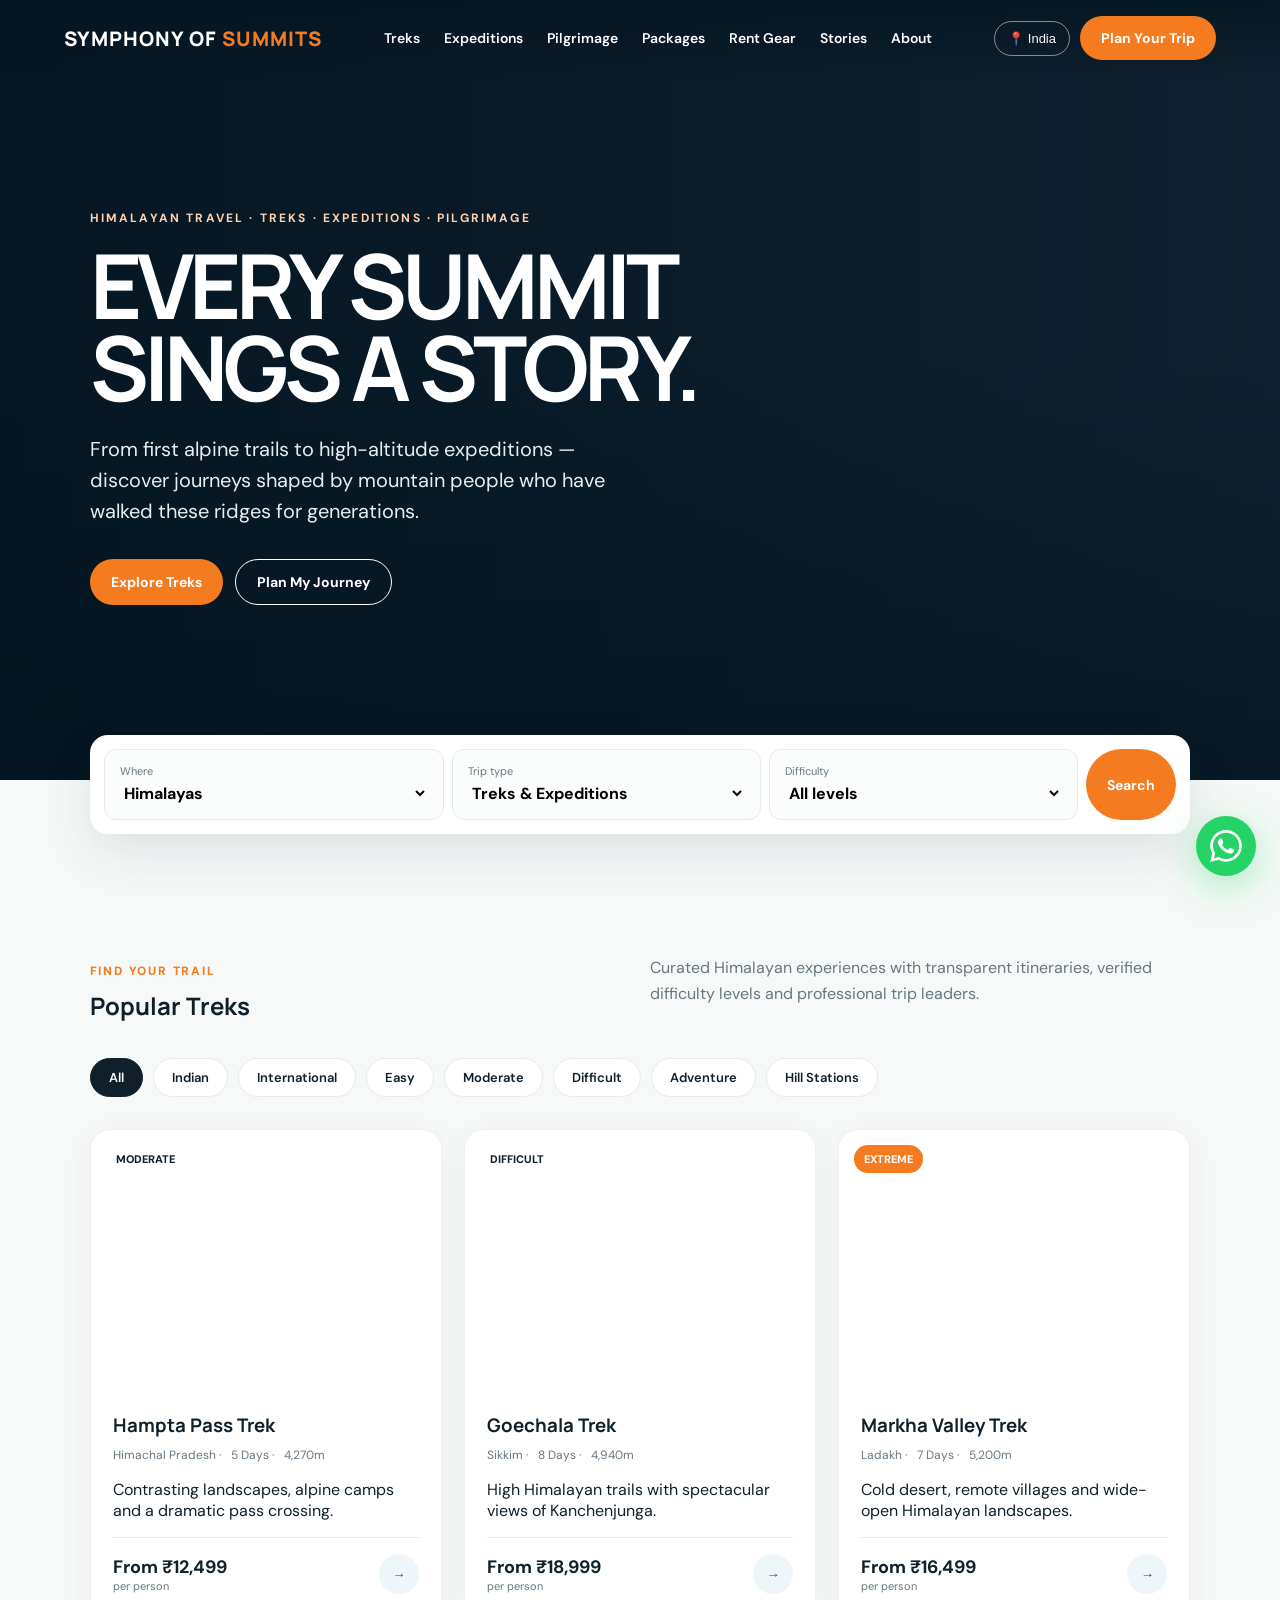
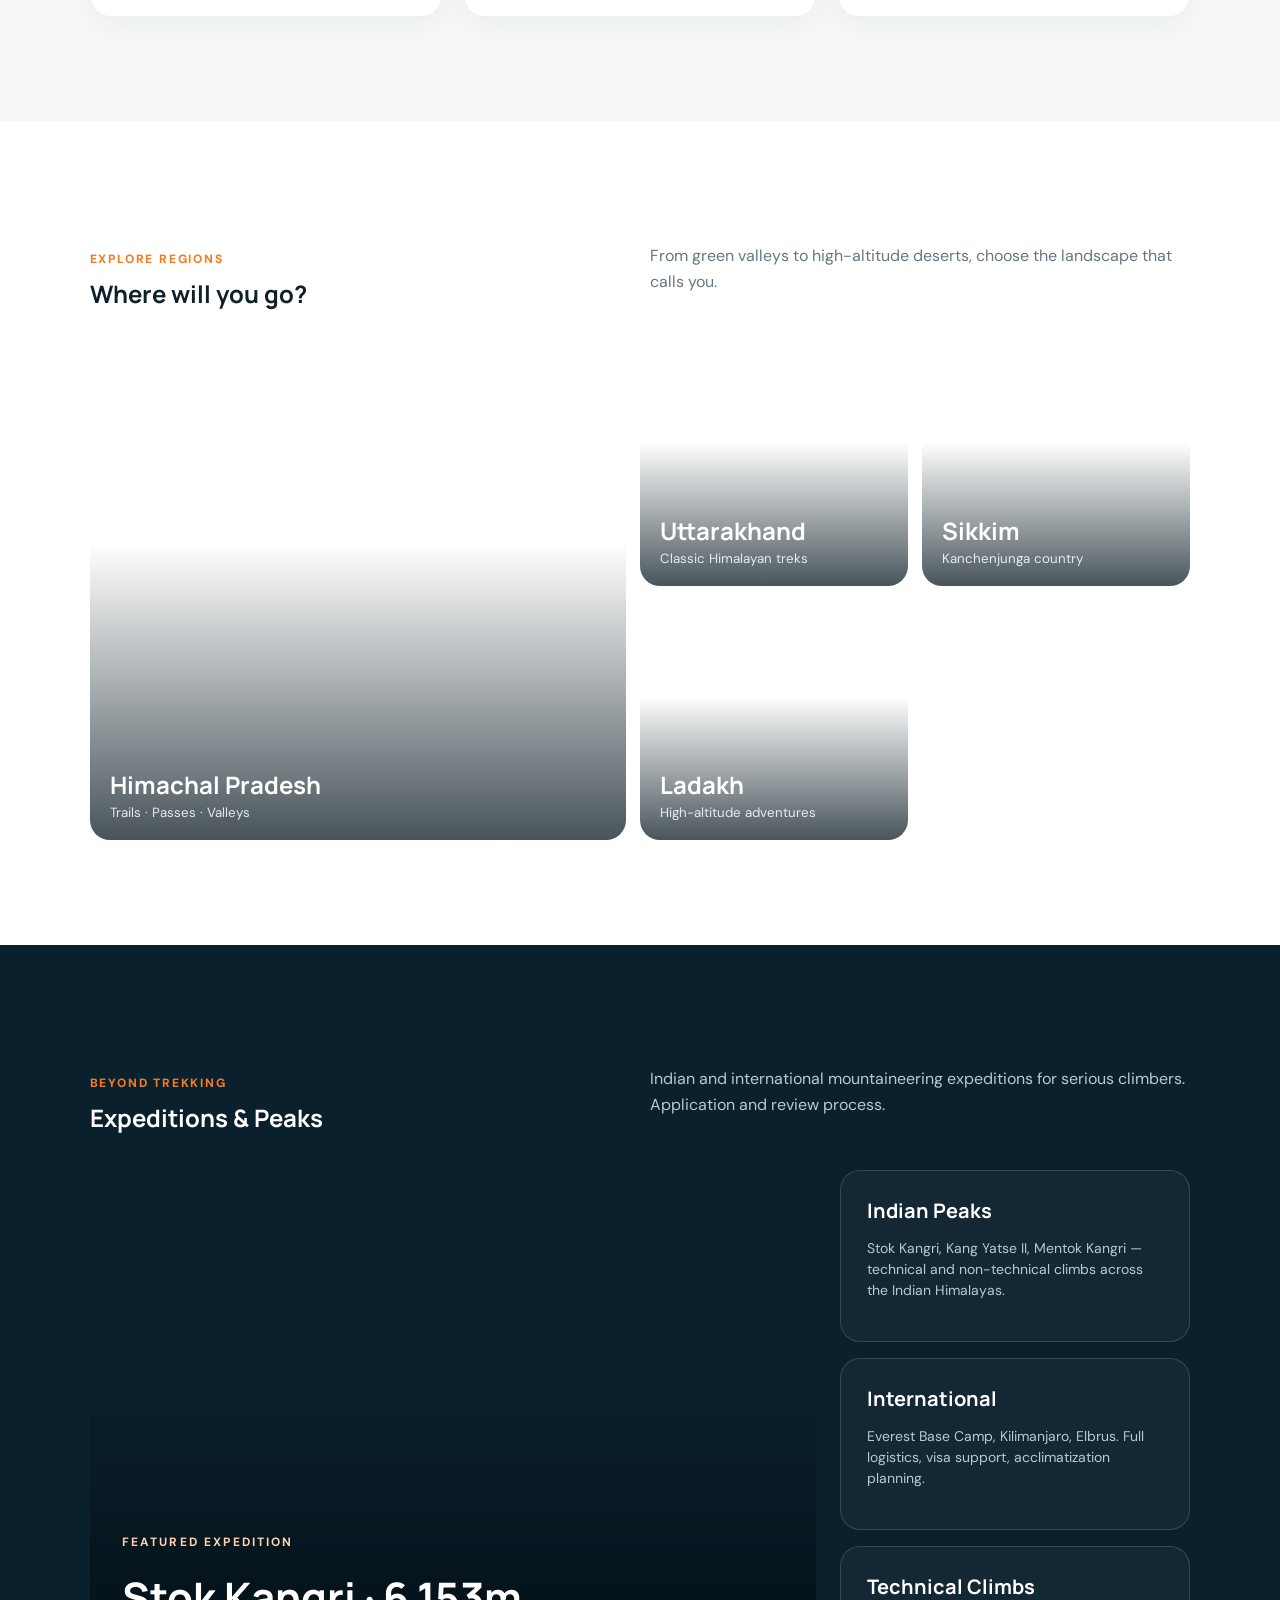
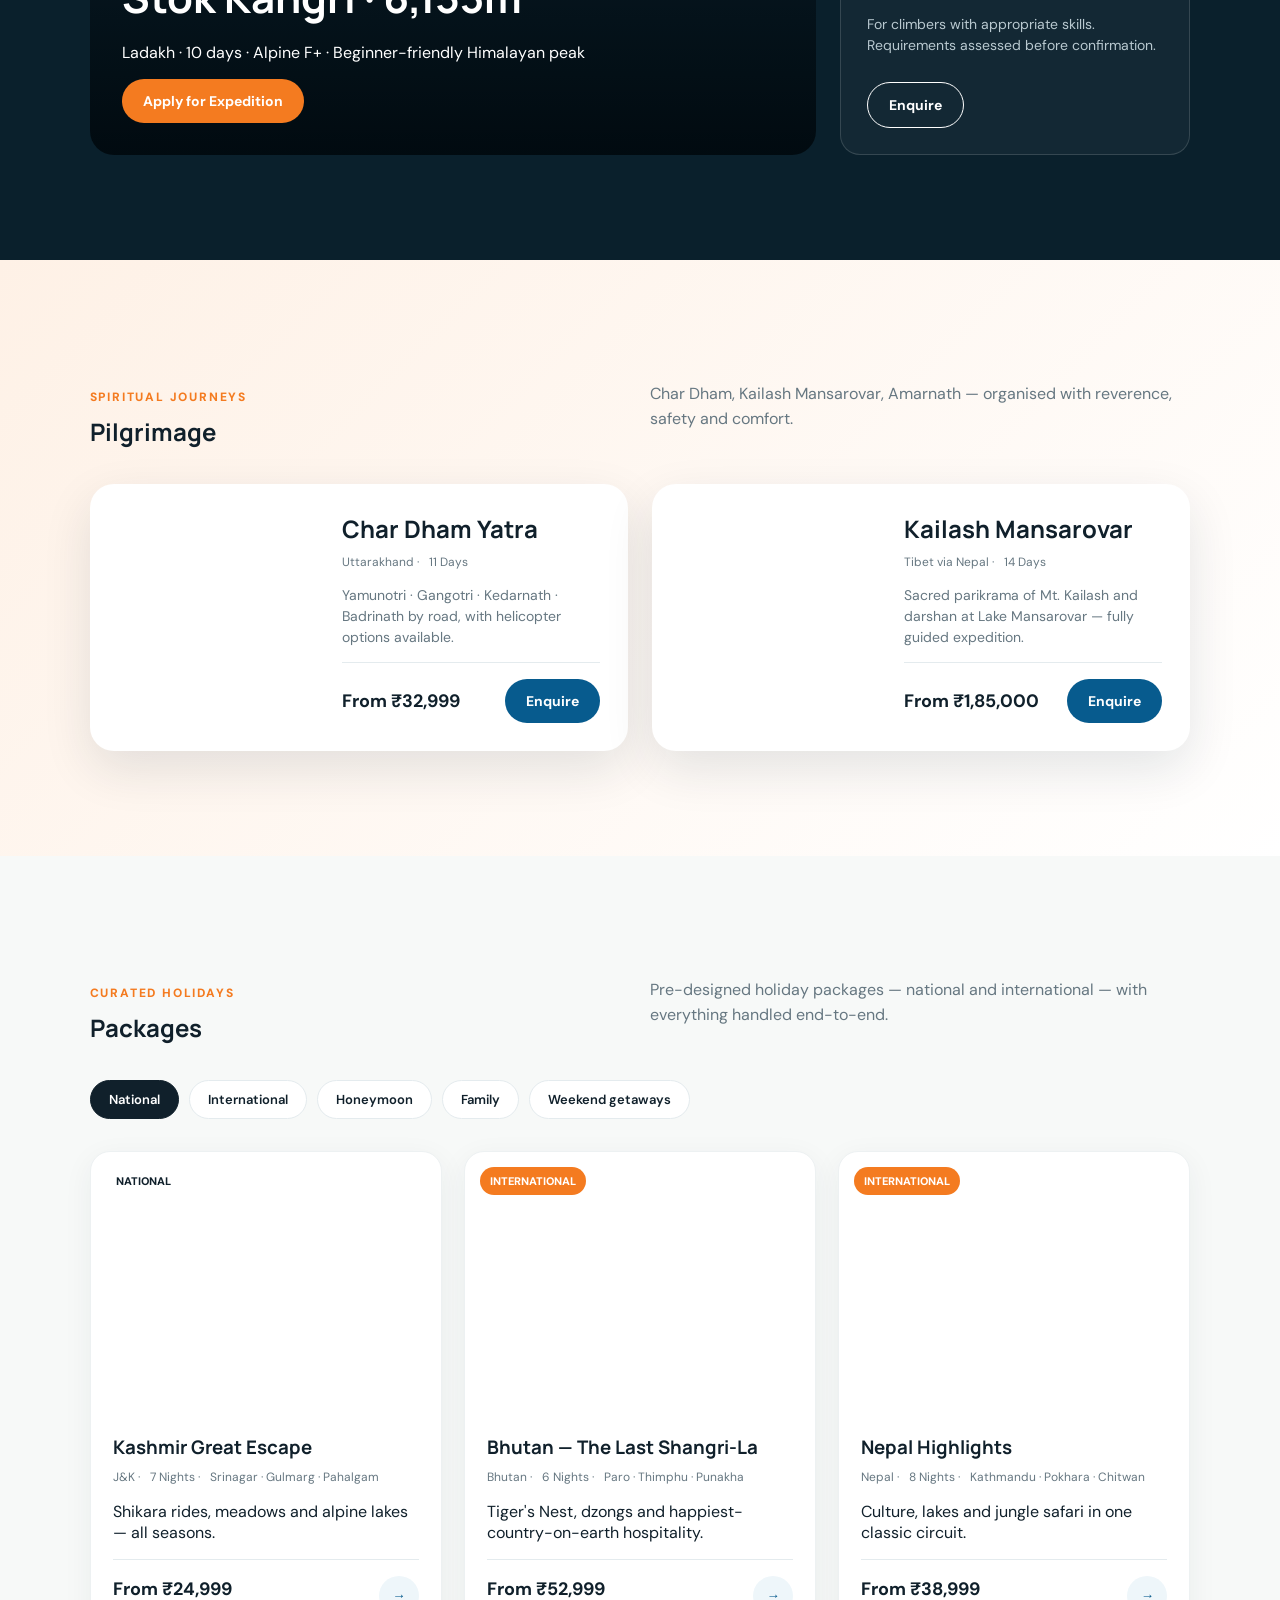
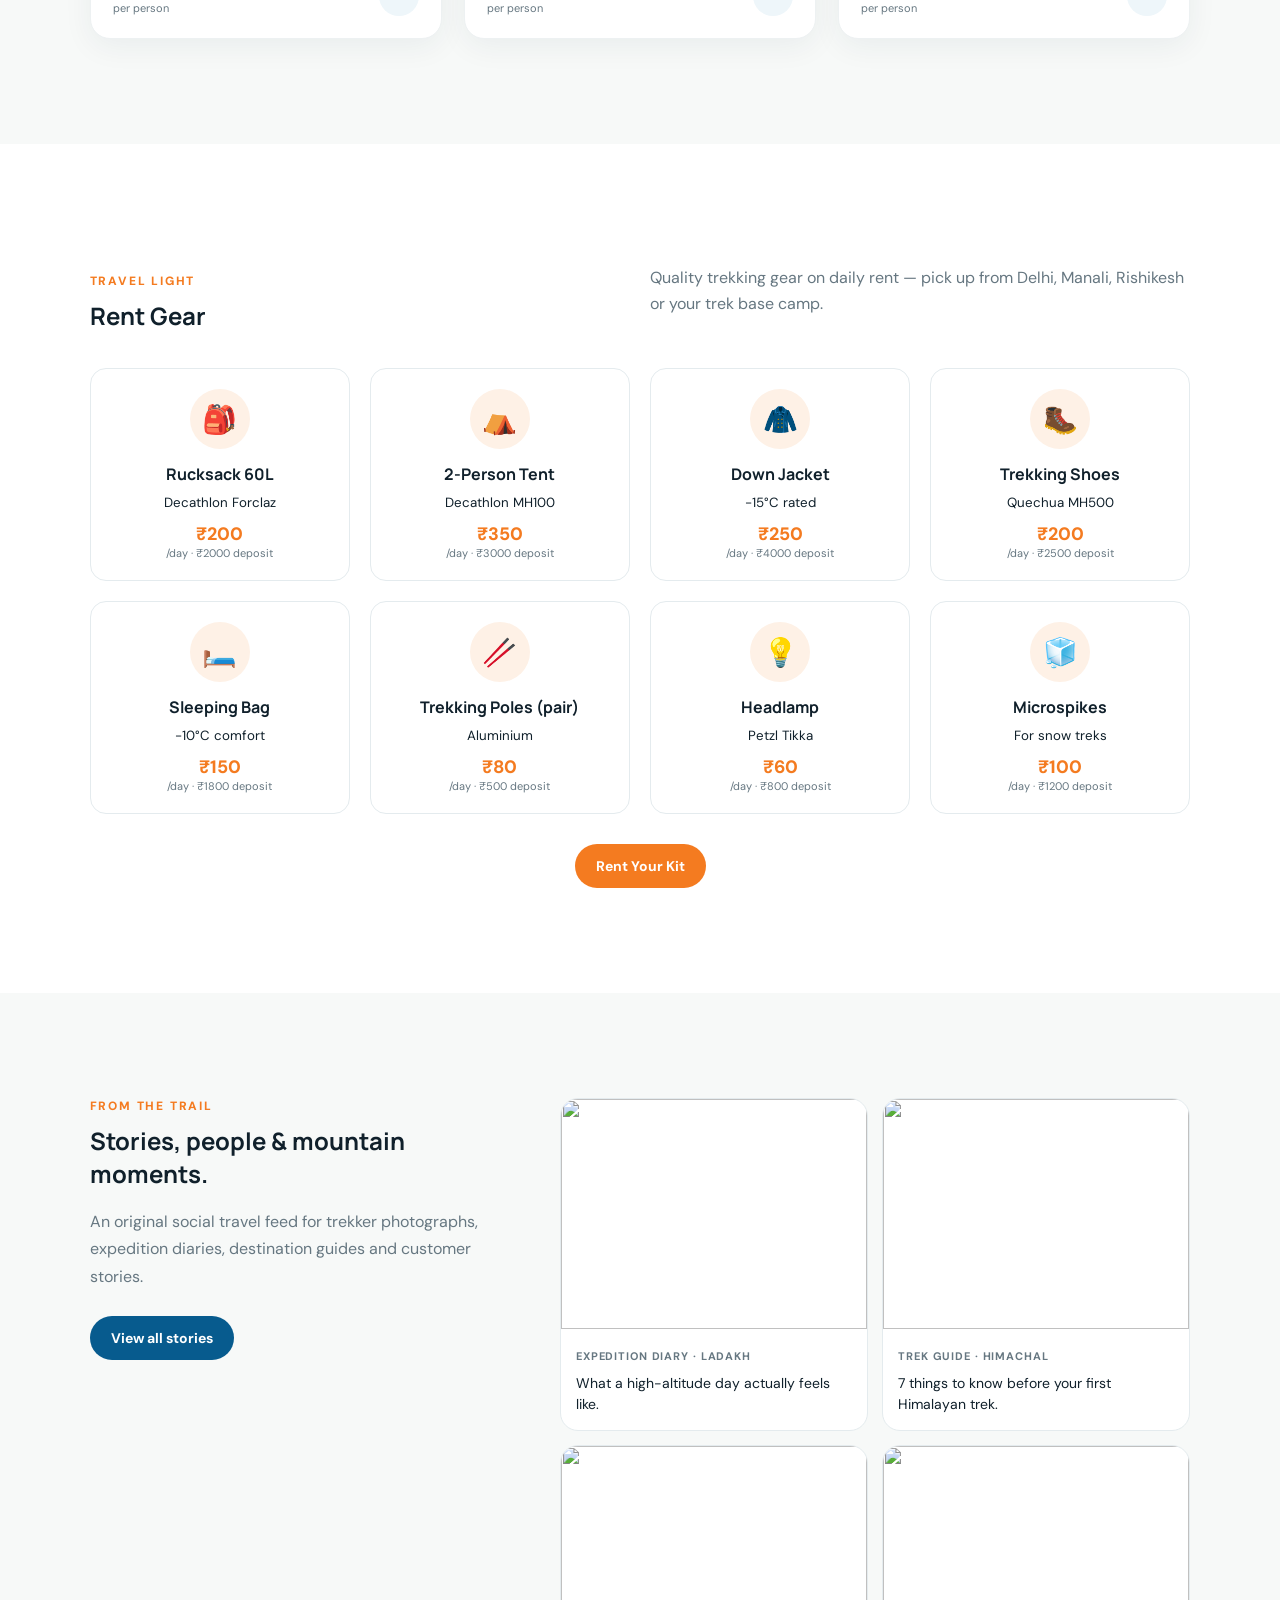
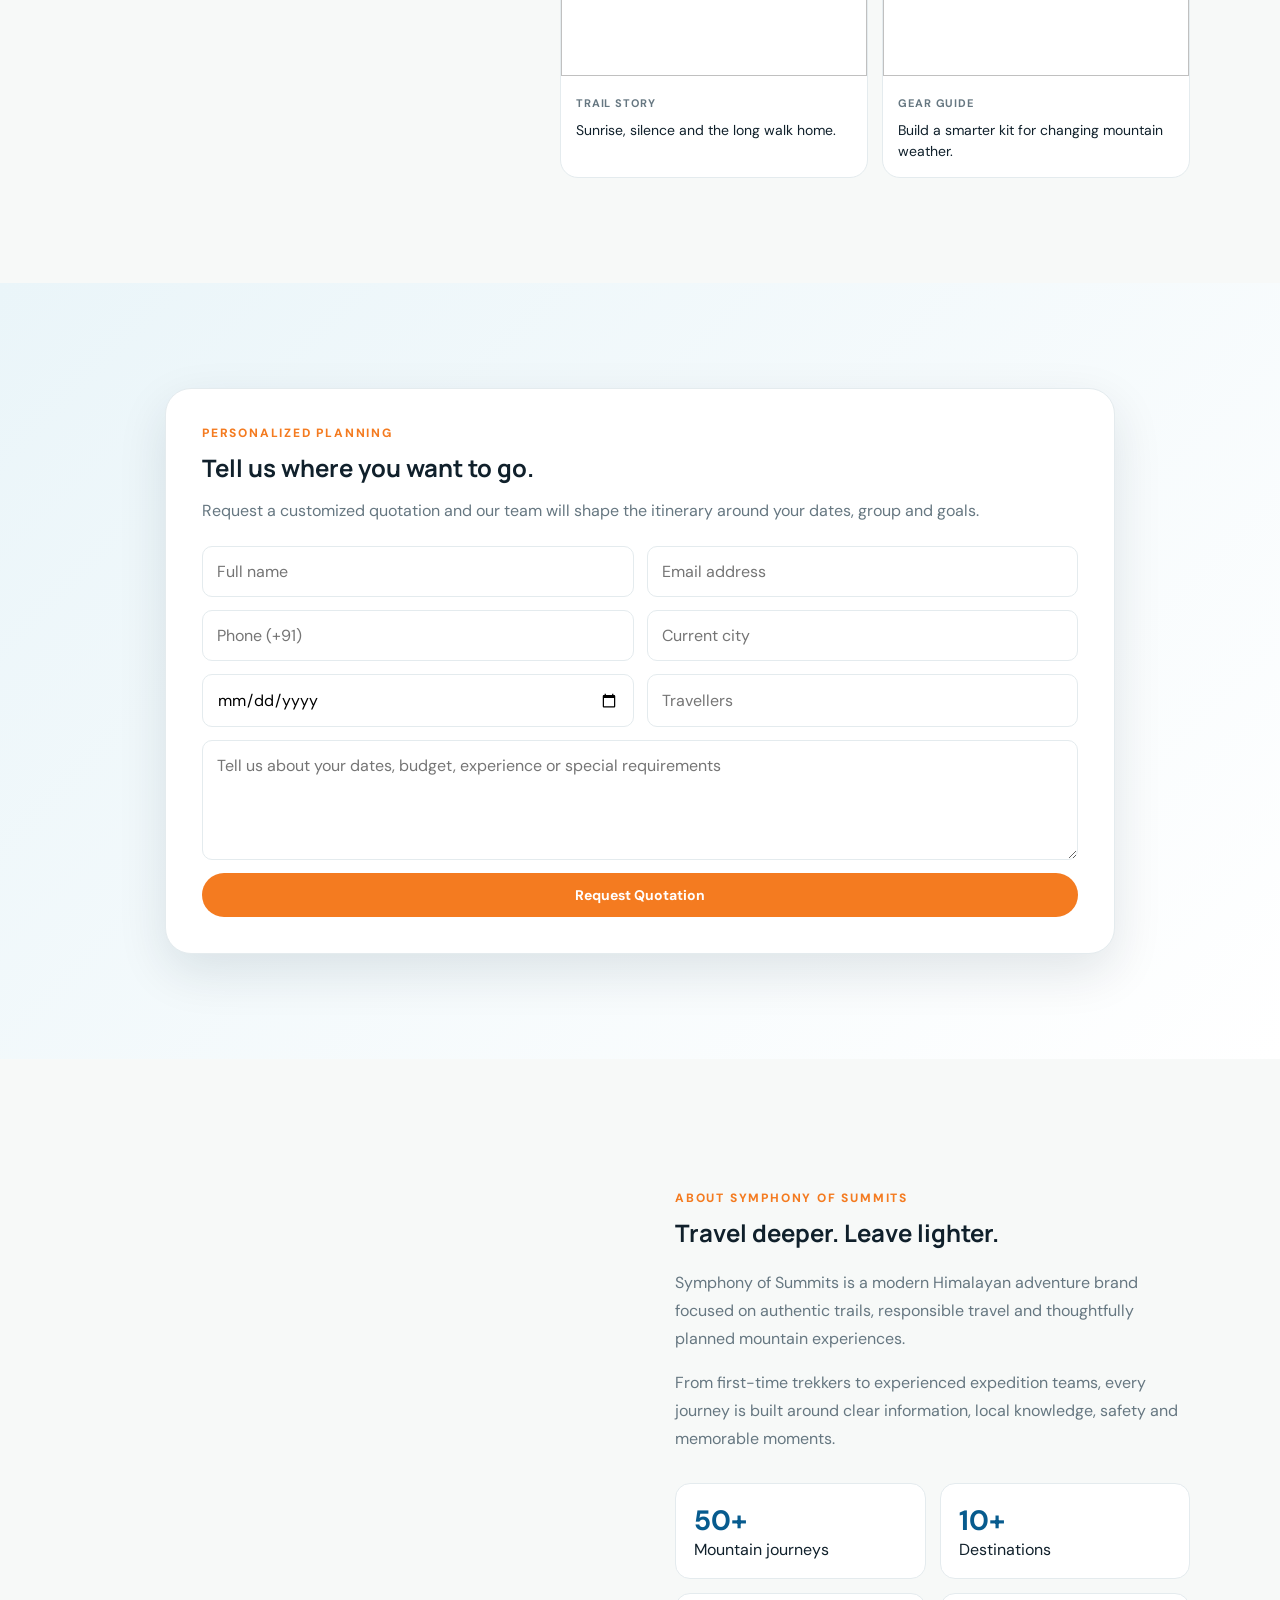
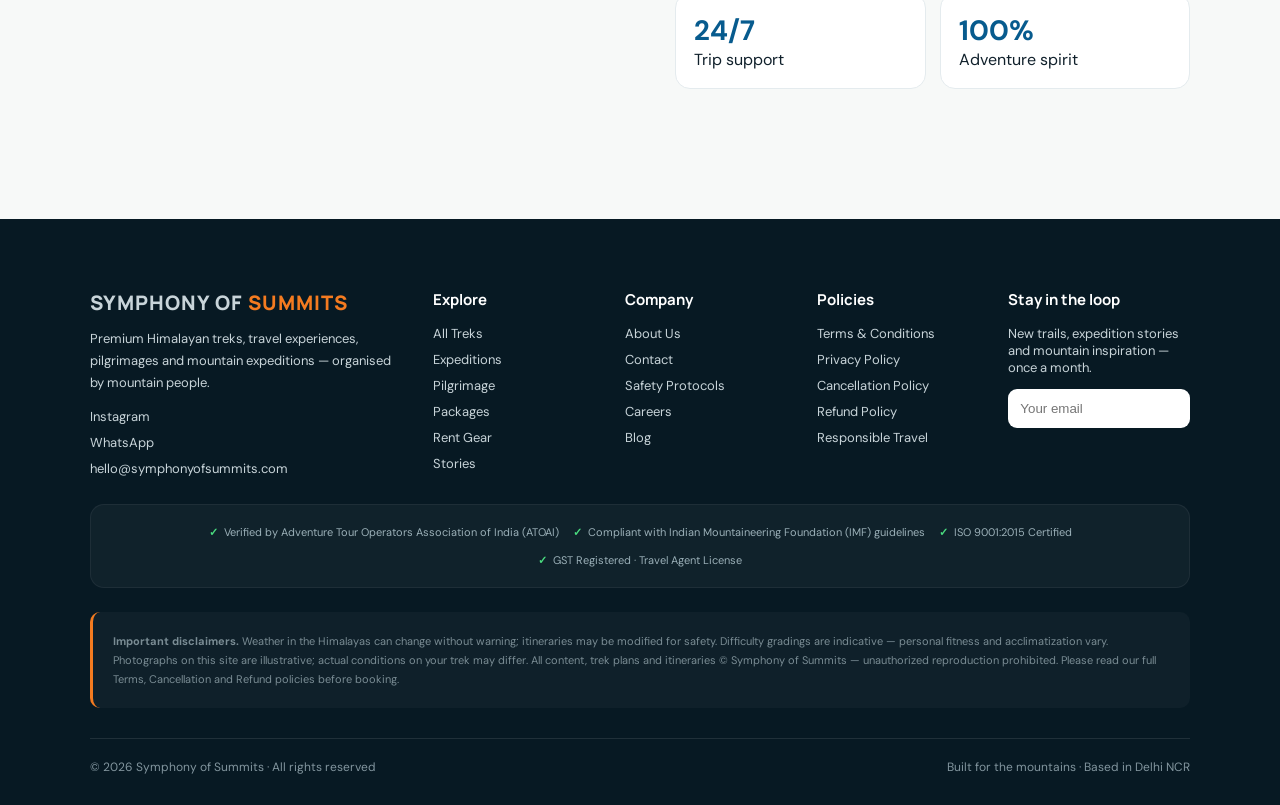
==== commit 89b15383: "changed whatsapp" ====
--- a/frontend/index.html
+++ b/frontend/index.html
@@ -20,8 +20,8 @@
 <!-- API base config (change for prod) -->
 <script>
   window.SOS_CONFIG = {
-    apiBase: "http://127.0.0.1:8000/api/v1",
-    whatsapp: "919999999999" // UPDATE with your actual number
+    apiBase: "https://symphonyofsummits-api.onrender.com/api/v1",
+    whatsapp: "917992422374" // UPDATE with your actual number
   };
 </script>
 </head>
@@ -430,7 +430,7 @@
       <p style="line-height:1.7;max-width:330px;font-size:13px;margin-top:12px">Premium Himalayan treks, travel experiences, pilgrimages and mountain expeditions — organised by mountain people.</p>
       <div style="margin-top:14px">
         <a href="https://instagram.com/symphonyofsummits" target="_blank">Instagram</a>
-        <a href="https://wa.me/919999999999" target="_blank">WhatsApp</a>
+        <a href="https://wa.me/917992422374" target="_blank">WhatsApp</a>
         <a href="mailto:hello@symphonyofsummits.com">hello@symphonyofsummits.com</a>
       </div>
     </div>
@@ -502,7 +502,7 @@
 </aside>
 
 <!-- =============== FLOATING WHATSAPP =============== -->
-<a class="wa-float" href="https://wa.me/919999999999?text=Hi%20Symphony%20of%20Summits%2C%20I%27d%20like%20to%20know%20about..." target="_blank" title="Chat on WhatsApp">
+<a class="wa-float" href="https://wa.me/917992422374?text=Hi%20Symphony%20of%20Summits%2C%20I%27d%20like%20to%20know%20about..." target="_blank" title="Chat on WhatsApp">
   <svg viewBox="0 0 24 24" fill="currentColor">
     <path d="M.057 24l1.687-6.163c-1.041-1.804-1.588-3.849-1.587-5.946.003-6.556 5.338-11.891 11.893-11.891 3.181.001 6.167 1.24 8.413 3.488 2.245 2.248 3.481 5.236 3.48 8.414-.003 6.557-5.338 11.892-11.893 11.892-1.99-.001-3.951-.5-5.688-1.448l-6.305 1.654zm6.597-3.807c1.676.995 3.276 1.591 5.392 1.592 5.448 0 9.886-4.434 9.889-9.885.002-5.462-4.415-9.89-9.881-9.892-5.452 0-9.887 4.434-9.889 9.884-.001 2.225.651 3.891 1.746 5.634l-.999 3.648 3.742-.981zm11.387-5.464c-.074-.124-.272-.198-.57-.347-.297-.149-1.758-.868-2.031-.967-.272-.099-.47-.149-.669.149-.198.297-.768.967-.941 1.165-.173.198-.347.223-.644.074-.297-.149-1.255-.462-2.39-1.475-.883-.788-1.48-1.761-1.653-2.059-.173-.297-.018-.458.13-.606.134-.133.297-.347.446-.521.151-.172.2-.296.3-.495.099-.198.05-.372-.025-.521-.075-.148-.669-1.611-.916-2.206-.242-.579-.487-.501-.669-.51l-.57-.01c-.198 0-.52.074-.792.372s-1.04 1.016-1.04 2.479 1.065 2.876 1.213 3.074c.149.198 2.095 3.2 5.076 4.487.709.306 1.263.489 1.694.626.712.226 1.36.194 1.872.118.571-.085 1.758-.719 2.006-1.413.248-.695.248-1.29.173-1.414z"/>
   </svg>
--- a/frontend/css/style.css
+++ b/frontend/css/style.css
@@ -64,7 +64,7 @@
 
 /* ----- HERO ----- */
 .hero {
-  min-height: 780px; height: 94vh; position: relative; overflow: hidden; color: #fff; background: #123;
+  min-height: 780px; height: auto; position: relative; overflow: hidden; color: #fff; background: #123;
 }
 .hero::before {
   content: ""; position: absolute; inset: 0;
@@ -73,7 +73,7 @@
     linear-gradient(0deg, rgba(2, 20, 30, .55), transparent 55%),
     url("https://images.unsplash.com/photo-1544735716-392fe2489ffa?auto=format&fit=crop&w=2200&q=85") center/cover;
 }
-.hero-content { position: relative; z-index: 2; max-width: 850px; padding: 210px 7vw 70px; }
+.hero-content { position: relative; z-index: 2; max-width: 850px; padding: 210px 7vw 130px; }
 .eyebrow {
   font-size: 12px; letter-spacing: .18em; text-transform: uppercase; font-weight: 700;
   color: #ffd2b0; margin-bottom: 18px;
@@ -86,7 +86,8 @@
 }
 .hero-buttons { display: flex; gap: 12px; flex-wrap: wrap; }
 .scroll {
-  position: absolute; bottom: 28px; left: 7vw;
+  display: none; /* hidden: overlapped the buttons and search bar */
+  position: absolute; bottom: 110px; right: 7vw;
   font-size: 12px; letter-spacing: .16em; text-transform: uppercase; opacity: .75;
 }
 
@@ -432,4 +433,4 @@
   .footgrid { grid-template-columns: 1fr; }
   .copyright { display: block; }
   .copyright span { display: block; margin-top: 8px; }
-}
+}
